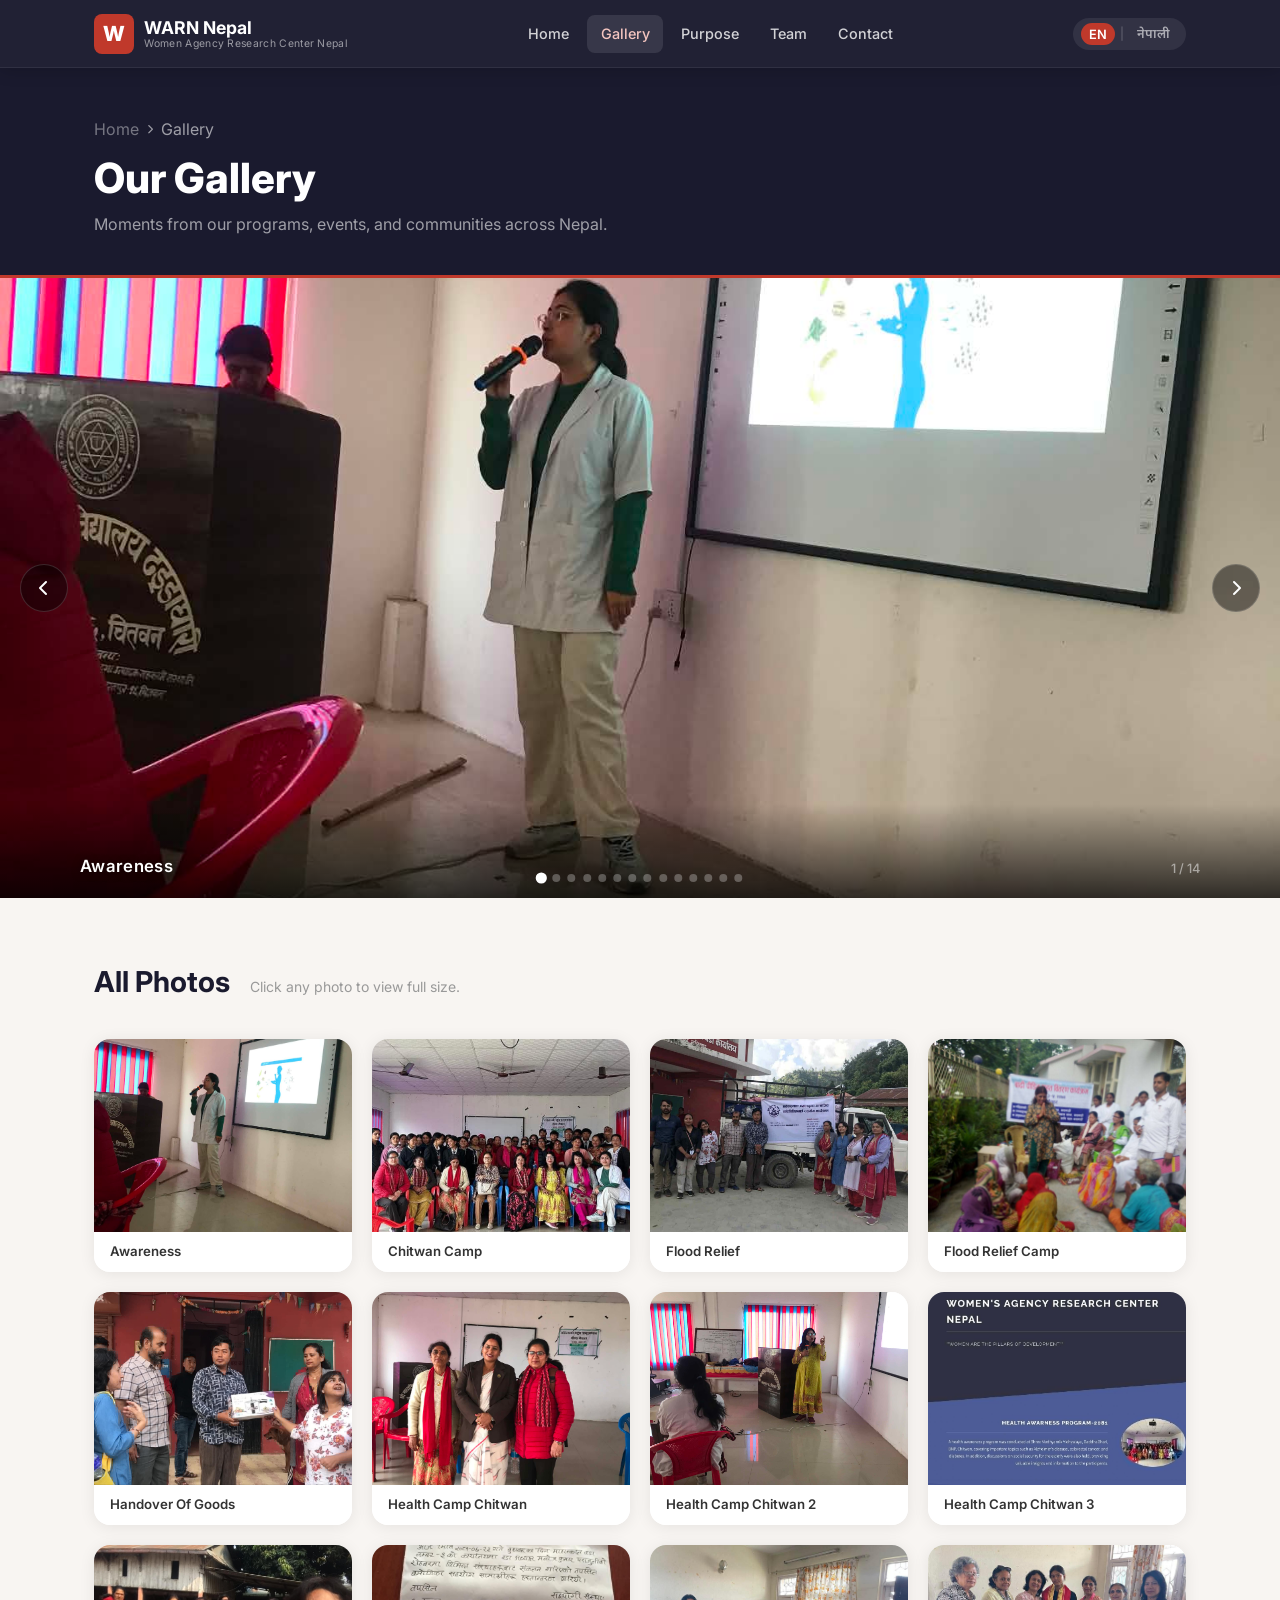
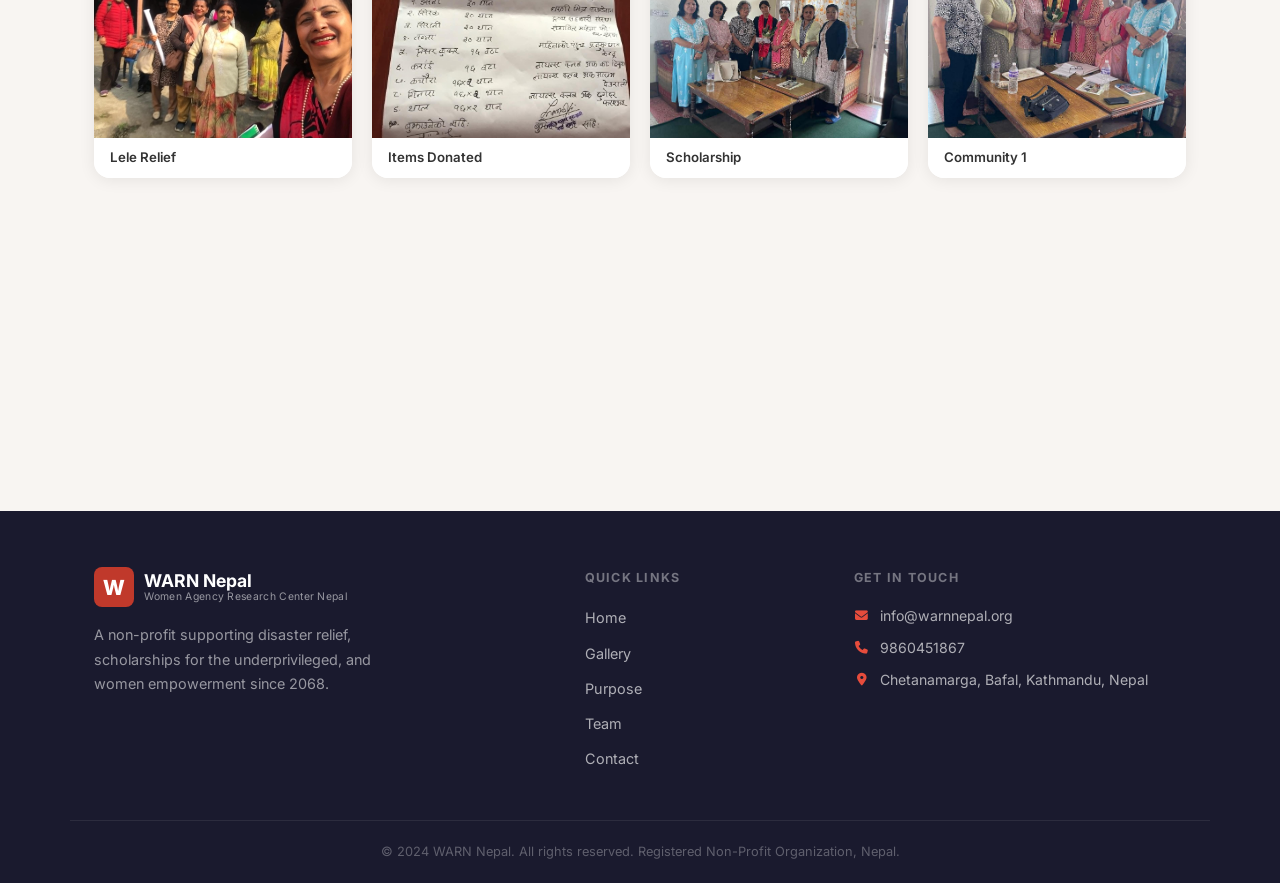
==== gallery.html @ fa7d7a72 "Add files via upload" ====
<!DOCTYPE html>
<html lang="en">
<head>
  <meta charset="UTF-8" />
  <meta name="viewport" content="width=device-width, initial-scale=1.0" />
  <title>Gallery – WARN Nepal</title>
  <link rel="stylesheet" href="css/style.css" />
  <link rel="preconnect" href="https://fonts.googleapis.com" />
  <link href="https://fonts.googleapis.com/css2?family=Inter:wght@300;400;500;600;700&family=Noto+Sans+Devanagari:wght@300;400;500;600;700&display=swap" rel="stylesheet" />
  <link rel="stylesheet" href="https://cdnjs.cloudflare.com/ajax/libs/font-awesome/6.4.0/css/all.min.css" />
</head>
<body class="gallery-page">

  <!-- ===== NAVBAR ===== -->
  <header id="navbar" class="scrolled">
    <div class="container nav-container">
      <a href="index.html" class="logo" aria-label="WARN Nepal Home">
        <div class="logo-img-wrap" id="logoImgWrap">
          <div class="logo-icon" id="logoBadge">W</div>
        </div>
        <div class="logo-text">
          <span class="logo-title">WARN Nepal</span>
          <span class="logo-sub"
            data-en="Women Agency Research Center Nepal"
            data-np="महिला एजेन्सी अनुसन्धान केन्द्र नेपाल">Women Agency Research Center Nepal</span>
        </div>
      </a>

      <nav class="nav-links" id="navLinks" aria-label="Main Navigation">
        <a href="index.html"   data-en="Home"    data-np="गृहपृष्ठ"  class="nav-link">Home</a>
        <a href="gallery.html" data-en="Gallery" data-np="ग्यालरी"   class="nav-link active">Gallery</a>
        <a href="index.html#purpose" data-en="Purpose" data-np="उद्देश्य" class="nav-link">Purpose</a>
        <a href="index.html#team"    data-en="Team"    data-np="टोली"     class="nav-link">Team</a>
        <a href="index.html#contact" data-en="Contact" data-np="सम्पर्क"  class="nav-link">Contact</a>
      </nav>

      <div class="nav-right">
        <div class="lang-toggle" aria-label="Language Selector">
          <button id="langEN" class="lang-btn active" onclick="setLang('en')">EN</button>
          <span class="lang-divider">|</span>
          <button id="langNP" class="lang-btn" onclick="setLang('np')">नेपाली</button>
        </div>
        <button class="hamburger" id="hamburger" aria-label="Toggle Menu" aria-expanded="false">
          <span></span><span></span><span></span>
        </button>
      </div>
    </div>
  </header>

  <!-- ===== PAGE HERO ===== -->
  <div class="page-hero">
    <div class="container">
      <p class="breadcrumb">
        <a href="index.html" data-en="Home" data-np="गृहपृष्ठ">Home</a>
        <i class="fa-solid fa-chevron-right"></i>
        <span data-en="Gallery" data-np="ग्यालरी">Gallery</span>
      </p>
      <h1 data-en="Our Gallery" data-np="हाम्रो ग्यालरी">Our Gallery</h1>
      <p data-en="Moments from our programs, events, and communities across Nepal."
         data-np="नेपालभर हाम्रा कार्यक्रम, आयोजना र समुदायका क्षणहरू।">
        Moments from our programs, events, and communities across Nepal.
      </p>
    </div>
  </div>

  <!-- ===== SLIDESHOW ===== -->
  <section class="slideshow-section">
    <div class="slideshow-wrap">
      <!-- Slides injected by gallery.js -->
      <div class="slideshow-track" id="slideshowTrack">
        <!-- placeholder while images load -->
        <div class="slide slide-placeholder active">
          <div class="slide-img-placeholder">
            <i class="fa-solid fa-image"></i>
            <p data-en="Add images 3–7 (or more) to the images/ folder"
               data-np="images/ फोल्डरमा ३–७ (वा बढी) छविहरू थप्नुहोस्">
              Add images 3–7 (or more) to the images/ folder
            </p>
          </div>
        </div>
      </div>

      <!-- Caption bar -->
      <div class="slide-caption-bar" id="slideCaptionBar" aria-live="polite">
        <span class="slide-caption-text" id="slideCaptionText"></span>
        <span class="slide-counter" id="slideCounter"></span>
      </div>

      <!-- Controls -->
      <button class="slide-btn slide-prev" id="slidePrev" aria-label="Previous image">
        <i class="fa-solid fa-chevron-left"></i>
      </button>
      <button class="slide-btn slide-next" id="slideNext" aria-label="Next image">
        <i class="fa-solid fa-chevron-right"></i>
      </button>

      <!-- Dot indicators -->
      <div class="slide-dots" id="slideDots" role="tablist" aria-label="Slide navigation"></div>
    </div>
  </section>

  <!-- ===== GRID VIEW ===== -->
  <section class="gallery-full-section section">
    <div class="container">
      <div class="gallery-grid-header">
        <h2 data-en="All Photos" data-np="सबै फोटोहरू">All Photos</h2>
        <p class="gallery-hint"
           data-en="Click any photo to view full size."
           data-np="पूर्ण आकारमा हेर्न कुनै पनि फोटोमा क्लिक गर्नुहोस्।">
          Click any photo to view full size.
        </p>
      </div>

      <!-- Grid populated by gallery.js -->
      <div class="gallery-full-grid" id="galleryFullGrid">
        <!-- placeholders -->
        <div class="gf-placeholder"><i class="fa-solid fa-image"></i></div>
        <div class="gf-placeholder"><i class="fa-solid fa-image"></i></div>
        <div class="gf-placeholder"><i class="fa-solid fa-image"></i></div>
        <div class="gf-placeholder"><i class="fa-solid fa-image"></i></div>
        <div class="gf-placeholder"><i class="fa-solid fa-image"></i></div>
      </div>
    </div>
  </section>

  <!-- ===== LIGHTBOX ===== -->
  <div class="lightbox" id="lightbox" role="dialog" aria-modal="true" aria-label="Image viewer" hidden>
    <button class="lightbox-close" id="lightboxClose" aria-label="Close">
      <i class="fa-solid fa-xmark"></i>
    </button>
    <button class="lightbox-nav lightbox-prev" id="lightboxPrev" aria-label="Previous">
      <i class="fa-solid fa-chevron-left"></i>
    </button>
    <div class="lightbox-img-wrap">
      <img id="lightboxImg" src="" alt="" />
    </div>
    <button class="lightbox-nav lightbox-next" id="lightboxNext" aria-label="Next">
      <i class="fa-solid fa-chevron-right"></i>
    </button>
    <div class="lightbox-caption" id="lightboxCaption"></div>
  </div>
  <div class="lightbox-backdrop" id="lightboxBackdrop"></div>

  <!-- ===== FOOTER ===== -->
  <footer class="footer">
    <div class="container footer-grid">
      <div class="footer-brand">
        <a href="index.html" class="logo" aria-label="WARN Nepal">
          <div class="logo-img-wrap" id="footerLogoWrap">
            <div class="logo-icon">W</div>
          </div>
          <div class="logo-text">
            <span class="logo-title">WARN Nepal</span>
            <span class="logo-sub"
              data-en="Women Agency Research Center Nepal"
              data-np="महिला एजेन्सी अनुसन्धान केन्द्र नेपाल">Women Agency Research Center Nepal</span>
          </div>
        </a>
        <p data-en="A non-profit supporting disaster relief, scholarships for the underprivileged, and women empowerment since 2068."
           data-np="२०६८ देखि विपद् राहत, विपन्नका लागि छात्रवृत्ति र महिला सशक्तिकरणमा काम गर्ने गैरनाफामूलक संस्था।">
          A non-profit supporting disaster relief, scholarships for the underprivileged, and women empowerment since 2068.
        </p>
      </div>
      <div class="footer-links">
        <h4 data-en="Quick Links" data-np="द्रुत लिङ्कहरू">Quick Links</h4>
        <ul>
          <li><a href="index.html"         data-en="Home"    data-np="गृहपृष्ठ">Home</a></li>
          <li><a href="gallery.html"        data-en="Gallery" data-np="ग्यालरी">Gallery</a></li>
          <li><a href="index.html#purpose" data-en="Purpose" data-np="उद्देश्य">Purpose</a></li>
          <li><a href="index.html#team"    data-en="Team"    data-np="टोली">Team</a></li>
          <li><a href="index.html#contact" data-en="Contact" data-np="सम्पर्क">Contact</a></li>
        </ul>
      </div>
      <div class="footer-contact">
        <h4 data-en="Get In Touch" data-np="सम्पर्क गर्नुहोस्">Get In Touch</h4>
        <p><i class="fa-solid fa-envelope"></i> <a href="mailto:info@warnnepal.org">info@warnnepal.org</a></p>
        <p><i class="fa-solid fa-phone"></i> <a href="tel:+9779860451867">9860451867</a></p>
        <p><i class="fa-solid fa-location-dot"></i>
          <span data-en="Chetanamarga, Bafal, Kathmandu, Nepal" data-np="चेतनामार्ग, बाफल, काठमाडौं, नेपाल">Chetanamarga, Bafal, Kathmandu, Nepal</span>
        </p>
      </div>
    </div>
    <div class="footer-bottom">
      <p data-en="&copy; 2024 WARN Nepal. All rights reserved. Registered Non-Profit Organization, Nepal."
         data-np="&copy; २०२४ WARN नेपाल। सर्वाधिकार सुरक्षित। दर्ता गैरनाफामूलक संस्था, नेपाल।">
        &copy; 2024 WARN Nepal. All rights reserved. Registered Non-Profit Organization, Nepal.
      </p>
    </div>
  </footer>

  <button id="backToTop" class="back-to-top" aria-label="Back to top">
    <i class="fa-solid fa-chevron-up"></i>
  </button>

  <!-- gallery.js must come AFTER main.js so lang helpers are available -->
  <script src="js/main.js"></script>
  <script src="js/gallery.js"></script>
</body>
</html>
---- css/style.css ----
/* =============================================
   WARN Nepal – Main Stylesheet
   ============================================= */

/* --- CSS Variables --- */
:root {
  --primary:       #c0392b;   /* Deep red – strength & courage */
  --primary-dark:  #962d22;
  --primary-light: #e74c3c;
  --accent:        #e67e22;   /* Warm amber */
  --dark:          #1a1a2e;
  --text:          #333333;
  --text-light:    #666666;
  --text-muted:    #999999;
  --bg:            #ffffff;
  --bg-alt:        #f8f5f2;
  --bg-dark:       #1a1a2e;
  --border:        #e0ddd8;
  --shadow:        0 2px 16px rgba(0,0,0,0.08);
  --shadow-md:     0 4px 24px rgba(0,0,0,0.12);
  --radius:        8px;
  --radius-lg:     16px;
  --transition:    0.3s ease;
  --nav-height:    68px;
  --font-body:     'Inter', 'Noto Sans Devanagari', sans-serif;
}

/* --- Reset & Base --- */
*, *::before, *::after { box-sizing: border-box; margin: 0; padding: 0; }
html { scroll-behavior: smooth; font-size: 16px; }
body {
  font-family: var(--font-body);
  color: var(--text);
  background: var(--bg);
  line-height: 1.7;
  overflow-x: hidden;
}
img { display: block; max-width: 100%; height: auto; }
a { color: inherit; text-decoration: none; transition: color var(--transition); }
ul { list-style: none; }
button { font-family: inherit; cursor: pointer; border: none; background: none; }
input, textarea, select {
  font-family: inherit;
  font-size: 1rem;
  width: 100%;
  border: 1.5px solid var(--border);
  border-radius: var(--radius);
  padding: 0.75rem 1rem;
  transition: border-color var(--transition), box-shadow var(--transition);
  background: var(--bg);
  color: var(--text);
}
input:focus, textarea:focus, select:focus {
  outline: none;
  border-color: var(--primary);
  box-shadow: 0 0 0 3px rgba(192, 57, 43, 0.12);
}
textarea { resize: vertical; }

/* --- Utility --- */
.container {
  max-width: 1140px;
  margin: 0 auto;
  padding: 0 1.5rem;
}
.section {
  padding: 80px 0;
}
.section-header {
  text-align: center;
  margin-bottom: 3rem;
}
.section-tag {
  display: inline-block;
  font-size: 0.78rem;
  font-weight: 600;
  letter-spacing: 0.12em;
  text-transform: uppercase;
  color: var(--primary);
  background: rgba(192, 57, 43, 0.08);
  padding: 0.3rem 0.9rem;
  border-radius: 999px;
  margin-bottom: 0.75rem;
}
.section-header h2 {
  font-size: clamp(1.8rem, 4vw, 2.5rem);
  font-weight: 700;
  color: var(--dark);
  margin-bottom: 0.75rem;
  line-height: 1.25;
}
.section-header p {
  color: var(--text-light);
  max-width: 580px;
  margin: 0 auto;
  font-size: 1.05rem;
}

/* --- Buttons --- */
.btn {
  display: inline-flex;
  align-items: center;
  gap: 0.4rem;
  padding: 0.75rem 1.75rem;
  border-radius: var(--radius);
  font-size: 0.95rem;
  font-weight: 600;
  transition: background var(--transition), color var(--transition), border-color var(--transition), box-shadow var(--transition), transform var(--transition);
  cursor: pointer;
  text-align: center;
}
.btn:hover { transform: translateY(-1px); }
.btn-primary {
  background: var(--primary);
  color: #fff;
  border: 2px solid var(--primary);
}
.btn-primary:hover {
  background: var(--primary-dark);
  border-color: var(--primary-dark);
  box-shadow: 0 4px 12px rgba(192,57,43,0.3);
}
.btn-outline {
  background: transparent;
  color: #fff;
  border: 2px solid rgba(255,255,255,0.7);
}
.btn-outline:hover {
  background: rgba(255,255,255,0.15);
  border-color: #fff;
}
.btn-full { width: 100%; justify-content: center; }
.btn-sm { padding: 0.5rem 1.1rem; font-size: 0.875rem; }


/* =============================================
   NAVBAR
   ============================================= */
#navbar {
  position: fixed;
  top: 0; left: 0; right: 0;
  z-index: 1000;
  height: var(--nav-height);
  background: rgba(26, 26, 46, 0.97);
  backdrop-filter: blur(8px);
  border-bottom: 1px solid rgba(255,255,255,0.07);
  transition: background var(--transition), box-shadow var(--transition);
}
#navbar.scrolled {
  background: rgba(26, 26, 46, 0.99);
  box-shadow: 0 2px 20px rgba(0,0,0,0.25);
}
.nav-container {
  display: flex;
  align-items: center;
  justify-content: space-between;
  height: var(--nav-height);
}

/* Logo */
.logo {
  display: flex;
  align-items: center;
  gap: 0.65rem;
  text-decoration: none;
}
.logo-icon {
  width: 40px; height: 40px;
  background: var(--primary);
  border-radius: var(--radius);
  display: flex; align-items: center; justify-content: center;
  font-size: 1.3rem;
  font-weight: 800;
  color: #fff;
  flex-shrink: 0;
}
.logo-text { display: flex; flex-direction: column; line-height: 1.15; }
.logo-title {
  font-size: 1.1rem;
  font-weight: 700;
  color: #fff;
}
.logo-sub {
  font-size: 0.65rem;
  color: rgba(255,255,255,0.55);
  letter-spacing: 0.03em;
}

/* Nav Links */
.nav-links {
  display: flex;
  align-items: center;
  gap: 0.25rem;
}
.nav-link {
  padding: 0.45rem 0.85rem;
  font-size: 0.9rem;
  font-weight: 500;
  color: rgba(255,255,255,0.8);
  border-radius: var(--radius);
  transition: background var(--transition), color var(--transition);
}
.nav-link:hover,
.nav-link.active {
  color: #fff;
  background: rgba(255,255,255,0.1);
}
.nav-link.active { color: #f4c5c0; }

/* Right side */
.nav-right {
  display: flex;
  align-items: center;
  gap: 1rem;
}

/* Language Toggle */
.lang-toggle {
  display: flex;
  align-items: center;
  gap: 0.3rem;
  background: rgba(255,255,255,0.08);
  border-radius: 999px;
  padding: 0.25rem 0.5rem;
}
.lang-btn {
  font-size: 0.8rem;
  font-weight: 600;
  color: rgba(255,255,255,0.6);
  padding: 0.2rem 0.5rem;
  border-radius: 999px;
  transition: background var(--transition), color var(--transition);
}
.lang-btn:hover { color: #fff; }
.lang-btn.active {
  background: var(--primary);
  color: #fff;
}
.lang-divider {
  color: rgba(255,255,255,0.25);
  font-size: 0.75rem;
}

/* Hamburger */
.hamburger {
  display: none;
  flex-direction: column;
  gap: 5px;
  padding: 6px;
  cursor: pointer;
}
.hamburger span {
  display: block;
  width: 22px; height: 2px;
  background: rgba(255,255,255,0.85);
  border-radius: 2px;
  transition: transform var(--transition), opacity var(--transition);
}
.hamburger.open span:nth-child(1) { transform: translateY(7px) rotate(45deg); }
.hamburger.open span:nth-child(2) { opacity: 0; }
.hamburger.open span:nth-child(3) { transform: translateY(-7px) rotate(-45deg); }


/* =============================================
   HERO  – FULL WIDTH with background image
   ============================================= */
.hero {
  position: relative;
  min-height: 100vh;
  display: flex;
  align-items: center;
  padding-top: var(--nav-height);
  /* Landing photo + dark fallback if the file is missing */
  background-color: #1a1a2e;
  background-image: url('../images/landing/landing.jpg');
  background-size: cover;
  background-position: center center;
  background-repeat: no-repeat;
  overflow: hidden;
}

/* Dark overlay — always present so text is readable over any photo */
.hero::after {
  content: '';
  position: absolute;
  inset: 0;
  background: linear-gradient(
    to right,
    rgba(10, 10, 25, 0.82) 0%,
    rgba(10, 10, 25, 0.60) 55%,
    rgba(10, 10, 25, 0.30) 100%
  );
  pointer-events: none;
  z-index: 1;
}

/* When a real landing photo is loaded, slightly lighten the gradient
   so the image shows through more on the right side */
.hero.has-bg-image::after {
  background: linear-gradient(
    to right,
    rgba(10, 10, 25, 0.78) 0%,
    rgba(10, 10, 25, 0.50) 50%,
    rgba(10, 10, 25, 0.18) 100%
  );
}

/* Text content sits above the overlay */
.hero-text-col {
  position: relative;
  z-index: 2;
  width: 100%;
  display: flex;
  align-items: center;
  padding: 5rem 0;
}
.hero-text-inner {
  max-width: 640px;
  padding: 0 1.5rem;
}

.hero-tagline {
  font-size: 0.82rem;
  font-weight: 700;
  letter-spacing: 0.18em;
  text-transform: uppercase;
  color: var(--accent);
  margin-bottom: 1.1rem;
}
.hero-title {
  font-size: clamp(2rem, 4.5vw, 3.6rem);
  font-weight: 800;
  color: #fff;
  line-height: 1.14;
  margin-bottom: 1.4rem;
  text-shadow: 0 2px 12px rgba(0,0,0,0.4);
}
.hero-title span { color: var(--primary-light); }
.hero-desc {
  font-size: 1.08rem;
  color: rgba(255,255,255,0.82);
  max-width: 560px;
  margin-bottom: 2.5rem;
  line-height: 1.8;
  text-shadow: 0 1px 6px rgba(0,0,0,0.3);
}
.hero-cta { display: flex; gap: 1rem; flex-wrap: wrap; }

/* Logo image inside navbar */
.logo-img-wrap { display: flex; align-items: center; }
.logo-img {
  height: 40px;
  width: auto;
  max-width: 130px;
  object-fit: contain;
  border-radius: 4px;
}


/* =============================================
   STATS STRIP
   ============================================= */
.stats-strip {
  background: var(--primary);
  padding: 2.5rem 0;
}
.stats-grid {
  display: grid;
  grid-template-columns: repeat(4, 1fr);
  gap: 1rem;
  text-align: center;
}
.stat-item { padding: 0.75rem; }
.stat-number {
  display: block;
  font-size: 2.2rem;
  font-weight: 800;
  color: #fff;
  line-height: 1.1;
}
.stat-label {
  display: block;
  font-size: 0.85rem;
  color: rgba(255,255,255,0.8);
  margin-top: 0.3rem;
  font-weight: 500;
}


/* =============================================
   ABOUT SNAPSHOT
   ============================================= */
.about-section { background: var(--bg); }
.about-grid {
  display: grid;
  grid-template-columns: 1fr 1fr;
  gap: 4rem;
  align-items: center;
}
.about-img-placeholder {
  background: linear-gradient(135deg, var(--bg-alt), #ede8e3);
  border-radius: var(--radius-lg);
  aspect-ratio: 4/3;
  display: flex;
  flex-direction: column;
  align-items: center;
  justify-content: center;
  color: var(--text-muted);
  gap: 0.75rem;
  border: 2px dashed var(--border);
}
.about-img-placeholder i { font-size: 3rem; color: var(--primary); opacity: 0.4; }
.about-img-placeholder p { font-size: 0.9rem; font-weight: 500; }
.about-real-img {
  width: 100%;
  aspect-ratio: 4/3;
  object-fit: cover;
  object-position: center;
  border-radius: var(--radius-lg);
  display: block;
  box-shadow: var(--shadow-md);
}
.about-text h2 {
  font-size: clamp(1.6rem, 3.5vw, 2.2rem);
  font-weight: 700;
  color: var(--dark);
  margin-bottom: 1rem;
  line-height: 1.3;
}
.about-text p {
  color: var(--text-light);
  margin-bottom: 1.75rem;
  font-size: 1.02rem;
}
.about-text .section-tag { margin-bottom: 0.6rem; }


/* =============================================
   GALLERY PREVIEW STRIP  (index.html)
   ============================================= */
.gallery-preview-section { background: var(--bg-alt); }

.gallery-preview-grid {
  display: grid;
  grid-template-columns: repeat(5, 1fr);
  gap: 1rem;
  margin-bottom: 2rem;
}
.gp-item {
  display: block;
  border-radius: var(--radius-lg);
  overflow: hidden;
  position: relative;
  aspect-ratio: 3/4;
  background: var(--bg);
  box-shadow: var(--shadow);
  transition: transform var(--transition), box-shadow var(--transition);
  cursor: pointer;
  text-decoration: none;
}
.gp-item:hover {
  transform: translateY(-4px);
  box-shadow: var(--shadow-md);
}
.gp-item img {
  width: 100%;
  height: 100%;
  object-fit: cover;
  display: block;
  transition: transform 0.5s ease;
}
.gp-item:hover img { transform: scale(1.04); }
.gp-caption {
  position: absolute;
  bottom: 0; left: 0; right: 0;
  background: linear-gradient(transparent, rgba(0,0,0,0.65));
  color: #fff;
  font-size: 0.78rem;
  font-weight: 600;
  padding: 1.5rem 0.75rem 0.65rem;
  text-align: center;
}
.gp-placeholder {
  aspect-ratio: 3/4;
  background: linear-gradient(135deg, #f0ebe7, #e8e1dc);
  border-radius: var(--radius-lg);
  display: flex;
  flex-direction: column;
  align-items: center;
  justify-content: center;
  gap: 0.5rem;
  color: var(--text-muted);
  font-size: 0.8rem;
  border: 2px dashed var(--border);
}
.gp-placeholder i { font-size: 2rem; opacity: 0.4; }

.gallery-preview-cta {
  text-align: center;
  margin-top: 0.5rem;
}


/* =============================================
   PURPOSE
   ============================================= */
.purpose-section { background: var(--bg); }
.purpose-grid {
  display: grid;
  grid-template-columns: repeat(3, 1fr);
  gap: 1.5rem;
  margin-bottom: 3.5rem;
}
.purpose-card {
  background: var(--bg-alt);
  border-radius: var(--radius-lg);
  padding: 2rem 1.75rem;
  border: 1.5px solid var(--border);
  transition: box-shadow var(--transition), transform var(--transition);
}
.purpose-card:hover {
  box-shadow: var(--shadow-md);
  transform: translateY(-3px);
}
.purpose-card.featured {
  background: var(--dark);
  border-color: var(--dark);
  color: #fff;
}
.purpose-card.featured h3,
.purpose-card.featured p { color: rgba(255,255,255,0.9); }
.purpose-icon {
  width: 52px; height: 52px;
  border-radius: var(--radius);
  background: rgba(192, 57, 43, 0.1);
  display: flex; align-items: center; justify-content: center;
  font-size: 1.4rem;
  color: var(--primary);
  margin-bottom: 1.25rem;
}
.purpose-card.featured .purpose-icon {
  background: rgba(255,255,255,0.1);
  color: var(--accent);
}
.purpose-card h3 {
  font-size: 1.2rem;
  font-weight: 700;
  color: var(--dark);
  margin-bottom: 0.75rem;
}
.purpose-card p {
  color: var(--text-light);
  font-size: 0.95rem;
  line-height: 1.7;
}

/* Focus Areas */
.focus-areas { text-align: center; }
.focus-title {
  font-size: 1.3rem;
  font-weight: 700;
  color: var(--dark);
  margin-bottom: 1.75rem;
}
.focus-grid {
  display: grid;
  grid-template-columns: repeat(3, 1fr);
  gap: 1rem;
}
.focus-item {
  background: var(--bg-alt);
  border-radius: var(--radius-lg);
  padding: 1.5rem 1rem;
  display: flex;
  flex-direction: column;
  align-items: center;
  gap: 0.75rem;
  border: 1.5px solid var(--border);
  transition: border-color var(--transition), box-shadow var(--transition);
}
.focus-item:hover {
  border-color: var(--primary);
  box-shadow: var(--shadow);
}
.focus-item i {
  font-size: 1.6rem;
  color: var(--primary);
}
.focus-item span {
  font-size: 0.82rem;
  font-weight: 600;
  color: var(--text);
  text-align: center;
  line-height: 1.3;
}


/* =============================================
   TEAM
   ============================================= */
.team-section { background: var(--bg-alt); }
.team-grid {
  display: grid;
  grid-template-columns: repeat(3, 1fr);
  gap: 1.5rem;
  margin-bottom: 3rem;
}
.team-card {
  background: var(--bg);
  border-radius: var(--radius-lg);
  padding: 1.75rem 1.5rem;
  text-align: center;
  box-shadow: var(--shadow);
  transition: box-shadow var(--transition), transform var(--transition);
  display: flex;
  flex-direction: column;
  align-items: center;
}
.team-card:hover {
  box-shadow: var(--shadow-md);
  transform: translateY(-4px);
}
.team-avatar {
  width: 80px; height: 80px;
  border-radius: 50%;
  background: linear-gradient(135deg, var(--primary), var(--accent));
  display: flex; align-items: center; justify-content: center;
  font-size: 2rem;
  color: rgba(255,255,255,0.9);
  margin-bottom: 1.25rem;
}
.team-info { flex: 1; }
.team-info h4 {
  font-size: 1.05rem;
  font-weight: 700;
  color: var(--dark);
  margin-bottom: 0.3rem;
}
.team-role {
  display: inline-block;
  font-size: 0.78rem;
  font-weight: 600;
  color: var(--primary);
  background: rgba(192,57,43,0.08);
  padding: 0.2rem 0.7rem;
  border-radius: 999px;
  margin-bottom: 0.85rem;
}
.team-biodata {
  display: inline-flex;
  align-items: center;
  justify-content: center;
  gap: 0.45rem;
  margin-top: 1.1rem;
  padding: 0.55rem 1rem;
  font-size: 0.8rem;
  font-weight: 600;
  color: var(--primary);
  background: rgba(192,57,43,0.08);
  border: 1.5px solid rgba(192,57,43,0.25);
  border-radius: var(--radius);
  transition: background var(--transition), color var(--transition), border-color var(--transition);
}
.team-biodata:hover {
  background: var(--primary);
  color: #fff;
  border-color: var(--primary);
}
.team-biodata.is-missing {
  opacity: 0.45;
  cursor: not-allowed;
  pointer-events: none;
}
.volunteer-cta {
  background: linear-gradient(135deg, var(--primary), var(--primary-dark));
  border-radius: var(--radius-lg);
  padding: 2.5rem;
  text-align: center;
  color: #fff;
  display: flex;
  align-items: center;
  justify-content: space-between;
  gap: 1.5rem;
  flex-wrap: wrap;
}
.volunteer-cta p {
  font-size: 1.1rem;
  font-weight: 600;
}
.volunteer-cta .btn-outline {
  border-color: rgba(255,255,255,0.6);
  color: #fff;
  white-space: nowrap;
}


/* =============================================
   CONTACT
   ============================================= */
.contact-section { background: var(--bg); }
.contact-grid {
  display: grid;
  grid-template-columns: 1fr 1fr;
  gap: 3.5rem;
  align-items: start;
}
.contact-grid--info-only {
  grid-template-columns: 1fr;
  max-width: 520px;
  margin: 0 auto;
}

/* Form */
.contact-form-wrap {
  background: var(--bg-alt);
  border-radius: var(--radius-lg);
  padding: 2.5rem;
  border: 1.5px solid var(--border);
}
.form-group {
  margin-bottom: 1.25rem;
}
.form-group label {
  display: block;
  font-size: 0.875rem;
  font-weight: 600;
  color: var(--text);
  margin-bottom: 0.4rem;
}
.form-error {
  display: block;
  font-size: 0.78rem;
  color: #e74c3c;
  margin-top: 0.3rem;
  min-height: 1rem;
}
.form-success {
  margin-top: 1rem;
  padding: 0.85rem 1rem;
  background: #d4edda;
  color: #155724;
  border-radius: var(--radius);
  font-size: 0.9rem;
  font-weight: 500;
  display: none;
}
.form-success.visible { display: block; }

/* Contact Info */
.contact-info-card {
  background: var(--dark);
  border-radius: var(--radius-lg);
  padding: 2rem;
  color: rgba(255,255,255,0.85);
  margin-bottom: 1.5rem;
}
.contact-info-card h3 {
  font-size: 1.15rem;
  font-weight: 700;
  color: #fff;
  margin-bottom: 1.5rem;
}
.contact-details { display: flex; flex-direction: column; gap: 1.25rem; }
.contact-details li {
  display: flex;
  gap: 1rem;
  align-items: flex-start;
}
.contact-details i {
  color: var(--accent);
  font-size: 1rem;
  margin-top: 0.2rem;
  flex-shrink: 0;
  width: 1.2rem;
  text-align: center;
}
.contact-details strong {
  display: block;
  font-size: 0.78rem;
  text-transform: uppercase;
  letter-spacing: 0.08em;
  color: rgba(255,255,255,0.45);
  margin-bottom: 0.2rem;
}
.contact-details p {
  font-size: 0.95rem;
  color: rgba(255,255,255,0.85);
}
.contact-details a {
  color: rgba(255,255,255,0.85);
  transition: color var(--transition);
}
.contact-details a:hover { color: var(--accent); }

.social-links { margin-top: 1.75rem; }
.social-links h4 {
  font-size: 0.78rem;
  text-transform: uppercase;
  letter-spacing: 0.1em;
  color: rgba(255,255,255,0.45);
  margin-bottom: 0.75rem;
}
.social-icons { display: flex; gap: 0.6rem; }
.social-icon {
  width: 38px; height: 38px;
  border-radius: 50%;
  background: rgba(255,255,255,0.1);
  display: flex; align-items: center; justify-content: center;
  font-size: 0.9rem;
  color: rgba(255,255,255,0.7);
  transition: background var(--transition), color var(--transition);
}
.social-icon:hover {
  background: var(--primary);
  color: #fff;
}

/* Map */
.map-placeholder {
  background: linear-gradient(135deg, #e8f4fd, #d6eaf8);
  border-radius: var(--radius-lg);
  padding: 3rem 2rem;
  text-align: center;
  border: 2px dashed #a9cce3;
  display: flex;
  flex-direction: column;
  align-items: center;
  gap: 0.75rem;
}
.map-placeholder i { font-size: 2.5rem; color: #2980b9; opacity: 0.5; }
.map-placeholder p { font-size: 0.95rem; color: #2980b9; font-weight: 600; }
.map-placeholder .btn-outline {
  border-color: #2980b9;
  color: #2980b9;
}
.map-placeholder .btn-outline:hover {
  background: #2980b9;
  color: #fff;
}


/* =============================================
   FOOTER
   ============================================= */
.footer {
  background: var(--bg-dark);
  color: rgba(255,255,255,0.7);
  padding: 3.5rem 0 0;
}
.footer-grid {
  display: grid;
  grid-template-columns: 2fr 1fr 1.5fr;
  gap: 3rem;
  padding-bottom: 3rem;
  border-bottom: 1px solid rgba(255,255,255,0.08);
}
.footer-brand .logo { margin-bottom: 1rem; }
.footer-brand p {
  font-size: 0.9rem;
  line-height: 1.7;
  color: rgba(255,255,255,0.55);
  max-width: 300px;
}
.footer-links h4,
.footer-contact h4 {
  font-size: 0.78rem;
  text-transform: uppercase;
  letter-spacing: 0.1em;
  color: rgba(255,255,255,0.4);
  margin-bottom: 1rem;
}
.footer-links ul { display: flex; flex-direction: column; gap: 0.5rem; }
.footer-links a {
  font-size: 0.9rem;
  color: rgba(255,255,255,0.65);
  transition: color var(--transition);
}
.footer-links a:hover { color: #fff; }
.footer-contact p {
  display: flex;
  align-items: center;
  gap: 0.6rem;
  font-size: 0.88rem;
  color: rgba(255,255,255,0.65);
  margin-bottom: 0.5rem;
}
.footer-contact i { color: var(--primary-light); font-size: 0.8rem; width: 1rem; text-align: center; }
.footer-contact a {
  color: rgba(255,255,255,0.65);
  transition: color var(--transition);
}
.footer-contact a:hover { color: #fff; }
.footer-bottom {
  text-align: center;
  padding: 1.25rem;
  font-size: 0.8rem;
  color: rgba(255,255,255,0.3);
}


/* =============================================
   BACK TO TOP
   ============================================= */
.back-to-top {
  position: fixed;
  bottom: 2rem; right: 2rem;
  width: 44px; height: 44px;
  border-radius: 50%;
  background: var(--primary);
  color: #fff;
  font-size: 1rem;
  display: flex; align-items: center; justify-content: center;
  box-shadow: 0 4px 16px rgba(192,57,43,0.35);
  opacity: 0;
  pointer-events: none;
  transform: translateY(10px);
  transition: opacity var(--transition), transform var(--transition);
  z-index: 999;
}
.back-to-top.visible {
  opacity: 1;
  pointer-events: auto;
  transform: translateY(0);
}
.back-to-top:hover {
  background: var(--primary-dark);
}


/* =============================================
   TEAM PHOTO SUPPORT
   When JS finds images/team/<name>.*, it replaces
   the icon with a real <img> inside .team-avatar
   ============================================= */
.team-avatar {
  width: 90px; height: 90px;
  border-radius: 50%;
  background: linear-gradient(135deg, var(--primary), var(--accent));
  display: flex; align-items: center; justify-content: center;
  font-size: 2rem;
  color: rgba(255,255,255,0.9);
  margin-bottom: 1.25rem;
  overflow: hidden;   /* clips the photo to the circle */
  flex-shrink: 0;
}
/* When a real photo is loaded */
.team-avatar img {
  width: 100%;
  height: 100%;
  object-fit: cover;
  object-position: center top;
  display: block;
  border-radius: 50%;
}
/* Hide the icon once a photo loads */
.team-avatar.has-photo i { display: none; }


/* =============================================
   GALLERY PAGE  (gallery.html)
   ============================================= */

/* body.gallery-page — makes navbar static (not fixed)
   so it doesn't overlap the page-hero */
body.gallery-page #navbar {
  position: relative;
  top: auto;
  box-shadow: 0 2px 16px rgba(0,0,0,0.18);
}

/* Page hero banner */
.page-hero {
  background: var(--dark);
  padding: 3rem 0 2.25rem;
  border-bottom: 3px solid var(--primary);
}
.breadcrumb {
  display: flex;
  align-items: center;
  gap: 0.5rem;
  font-size: 0.8rem;
  color: rgba(255,255,255,0.4);
  margin-bottom: 0.65rem;
}
.breadcrumb a {
  color: rgba(255,255,255,0.4);
  transition: color var(--transition);
}
.breadcrumb a:hover { color: #fff; }
.breadcrumb i { font-size: 0.6rem; }
.page-hero h1 {
  font-size: clamp(1.75rem, 4vw, 2.6rem);
  font-weight: 800;
  color: #fff;
  margin-bottom: 0.5rem;
  line-height: 1.2;
}
.page-hero > .container > p {
  color: rgba(255,255,255,0.58);
  font-size: 1rem;
}


/* =============================================
   SLIDESHOW
   ============================================= */
.slideshow-section {
  background: #0a0a0a;
  position: relative;
}
.slideshow-wrap {
  position: relative;
  width: 100%;
  overflow: hidden;
  background: #000;
  user-select: none;
}
.slideshow-track {
  position: relative;
  width: 100%;
  height: 70vh;
  max-height: 620px;
  min-height: 280px;
}
.slide {
  position: absolute;
  inset: 0;
  opacity: 0;
  transition: opacity 0.75s ease;
  display: flex;
  align-items: center;
  justify-content: center;
  background: #000;
}
.slide.active {
  opacity: 1;
  z-index: 1;
}
.slide img {
  width: 100%;
  height: 100%;
  object-fit: contain;   /* show full image, no cropping */
  display: block;
}
/* Placeholder shown while JS loads images */
.slide-img-placeholder {
  display: flex;
  flex-direction: column;
  align-items: center;
  justify-content: center;
  gap: 1rem;
  color: rgba(255,255,255,0.25);
  font-size: 0.9rem;
  text-align: center;
  padding: 2rem;
  width: 100%;
  height: 100%;
}
.slide-img-placeholder i { font-size: 3.5rem; }
.slide-img-placeholder p { max-width: 340px; line-height: 1.6; }
.slide-img-placeholder strong { color: rgba(255,255,255,0.5); }

/* Caption bar at bottom of slideshow */
.slide-caption-bar {
  position: absolute;
  bottom: 0; left: 0; right: 0;
  z-index: 10;
  background: linear-gradient(transparent, rgba(0,0,0,0.72));
  padding: 3rem 5rem 1.1rem;
  display: flex;
  align-items: flex-end;
  justify-content: space-between;
  gap: 1rem;
  pointer-events: none;
}
.slide-caption-text {
  color: #fff;
  font-size: 1.05rem;
  font-weight: 600;
  letter-spacing: 0.02em;
  text-shadow: 0 1px 8px rgba(0,0,0,0.6);
}
.slide-counter {
  color: rgba(255,255,255,0.5);
  font-size: 0.8rem;
  white-space: nowrap;
  font-weight: 500;
}

/* Prev / Next arrow buttons */
.slide-btn {
  position: absolute;
  top: 50%;
  transform: translateY(-50%);
  z-index: 10;
  width: 48px; height: 48px;
  border-radius: 50%;
  background: rgba(0,0,0,0.45);
  color: #fff;
  font-size: 1rem;
  display: flex; align-items: center; justify-content: center;
  border: 1.5px solid rgba(255,255,255,0.15);
  cursor: pointer;
  transition: background var(--transition), border-color var(--transition);
}
.slide-btn:hover {
  background: var(--primary);
  border-color: var(--primary);
}
.slide-prev { left: 1.25rem; }
.slide-next { right: 1.25rem; }

/* Dot indicators */
.slide-dots {
  position: absolute;
  bottom: 1rem;
  left: 50%;
  transform: translateX(-50%);
  display: flex;
  gap: 0.45rem;
  z-index: 10;
}
.slide-dot {
  width: 8px; height: 8px;
  border-radius: 50%;
  background: rgba(255,255,255,0.28);
  border: none;
  cursor: pointer;
  padding: 0;
  transition: background var(--transition), transform var(--transition);
}
.slide-dot.active {
  background: #fff;
  transform: scale(1.4);
}
.slide-dot:hover { background: rgba(255,255,255,0.65); }


/* =============================================
   GALLERY FULL GRID  (gallery.html)
   ============================================= */
.gallery-full-section {
  background: var(--bg-alt);
  padding: 60px 0 80px;
}
.gallery-grid-header {
  display: flex;
  align-items: baseline;
  gap: 1.25rem;
  margin-bottom: 2rem;
  flex-wrap: wrap;
}
.gallery-grid-header h2 {
  font-size: clamp(1.4rem, 3vw, 1.8rem);
  font-weight: 700;
  color: var(--dark);
}
.gallery-hint {
  color: var(--text-muted);
  font-size: 0.875rem;
}

.gallery-full-grid {
  display: grid;
  grid-template-columns: repeat(4, 1fr);
  gap: 1.25rem;
}
.gf-item {
  border-radius: var(--radius-lg);
  overflow: hidden;
  background: var(--bg);
  box-shadow: var(--shadow);
  cursor: pointer;
  transition: transform var(--transition), box-shadow var(--transition);
}
.gf-item:hover {
  transform: translateY(-5px);
  box-shadow: var(--shadow-md);
}
.gf-item:focus {
  outline: 3px solid var(--primary);
  outline-offset: 2px;
}
.gf-item img {
  width: 100%;
  aspect-ratio: 4 / 3;
  object-fit: cover;
  display: block;
  transition: transform 0.45s ease;
}
.gf-item:hover img { transform: scale(1.05); }
.gf-caption {
  padding: 0.65rem 1rem 0.75rem;
  font-size: 0.83rem;
  font-weight: 600;
  color: var(--text);
  background: var(--bg);
  line-height: 1.3;
}

/* Placeholder tiles (shown before JS resolves or when no images exist) */
.gf-placeholder {
  aspect-ratio: 4 / 3;
  background: linear-gradient(135deg, #f0ebe6, #e6ddd8);
  border-radius: var(--radius-lg);
  display: flex;
  flex-direction: column;
  align-items: center;
  justify-content: center;
  gap: 0.6rem;
  color: var(--text-muted);
  border: 2px dashed var(--border);
  font-size: 0.82rem;
  text-align: center;
  padding: 1rem;
}
.gf-placeholder i { font-size: 2rem; opacity: 0.35; }
.gf-placeholder.no-images {
  grid-column: 1 / -1;
  aspect-ratio: auto;
  padding: 3.5rem 2rem;
  gap: 1rem;
  font-size: 0.95rem;
}
.gf-placeholder.no-images i { font-size: 3rem; opacity: 0.3; }
.gf-placeholder.no-images strong { color: var(--text-light); }


/* =============================================
   LIGHTBOX
   ============================================= */
.lightbox-backdrop {
  display: none;
  position: fixed;
  inset: 0;
  background: rgba(0,0,0,0.93);
  z-index: 2000;
}
.lightbox-backdrop.active { display: block; }

.lightbox {
  position: fixed;
  inset: 0;
  z-index: 2001;
  display: flex;
  align-items: center;
  justify-content: center;
  pointer-events: none;
}
.lightbox[hidden] { display: none; }
.lightbox:not([hidden]) { pointer-events: auto; }

.lightbox-img-wrap {
  max-width: 92vw;
  max-height: 88vh;
  display: flex;
  align-items: center;
  justify-content: center;
}
.lightbox-img-wrap img {
  max-width: 92vw;
  max-height: 82vh;
  object-fit: contain;
  border-radius: var(--radius);
  box-shadow: 0 8px 56px rgba(0,0,0,0.7);
  display: block;
}
.lightbox-close {
  position: fixed;
  top: 1rem; right: 1.25rem;
  width: 44px; height: 44px;
  border-radius: 50%;
  background: rgba(255,255,255,0.1);
  color: #fff;
  font-size: 1.15rem;
  display: flex; align-items: center; justify-content: center;
  z-index: 2002;
  cursor: pointer;
  border: 1.5px solid rgba(255,255,255,0.15);
  transition: background var(--transition);
}
.lightbox-close:hover { background: var(--primary); border-color: var(--primary); }

.lightbox-nav {
  position: fixed;
  top: 50%; transform: translateY(-50%);
  width: 52px; height: 52px;
  border-radius: 50%;
  background: rgba(255,255,255,0.08);
  color: #fff;
  font-size: 1.1rem;
  display: flex; align-items: center; justify-content: center;
  z-index: 2002;
  cursor: pointer;
  border: 1.5px solid rgba(255,255,255,0.12);
  transition: background var(--transition);
}
.lightbox-nav:hover { background: var(--primary); border-color: var(--primary); }
.lightbox-prev { left: 1.25rem; }
.lightbox-next { right: 1.25rem; }

.lightbox-caption {
  position: fixed;
  bottom: 1.5rem;
  left: 50%; transform: translateX(-50%);
  color: rgba(255,255,255,0.82);
  font-size: 0.875rem;
  font-weight: 500;
  background: rgba(0,0,0,0.55);
  padding: 0.5rem 1.5rem;
  border-radius: 999px;
  white-space: nowrap;
  z-index: 2002;
  letter-spacing: 0.02em;
}


/* =============================================
   RESPONSIVE  –  consolidated
   ============================================= */

/* ≤ 1024px  Tablet landscape */
@media (max-width: 1024px) {
  .focus-grid        { grid-template-columns: repeat(3, 1fr); }
  .purpose-grid      { grid-template-columns: repeat(2, 1fr); }   /* was 3-col, now 2 at tablet */
  .team-grid         { grid-template-columns: repeat(2, 1fr); }
  .footer-grid       { grid-template-columns: 1fr 1fr; }
  .footer-brand      { grid-column: 1 / -1; }
  .gallery-full-grid { grid-template-columns: repeat(3, 1fr); }
  .gallery-preview-grid { grid-template-columns: repeat(5, 1fr); }
}

/* ≤ 768px  Tablet portrait / large mobile */
@media (max-width: 768px) {
  :root { --nav-height: 60px; }

  /* Mobile nav drawer */
  .nav-links {
    display: none;
    position: fixed;
    top: var(--nav-height);
    left: 0; right: 0;
    background: rgba(26,26,46,0.98);
    flex-direction: column;
    padding: 1.5rem 1.5rem 2rem;
    gap: 0.25rem;
    border-top: 1px solid rgba(255,255,255,0.07);
    box-shadow: 0 8px 32px rgba(0,0,0,0.3);
    z-index: 999;
  }
  .nav-links.open { display: flex; }
  .nav-link { padding: 0.75rem 1rem; font-size: 1rem; }
  .hamburger { display: flex; }

  /* gallery-page nav is static, so drawer must still scroll with page */
  body.gallery-page .nav-links {
    position: absolute;
    top: var(--nav-height);
  }

  /* Sections */
  .section { padding: 56px 0; }
  .about-grid        { grid-template-columns: 1fr; gap: 2rem; }
  .contact-grid      { grid-template-columns: 1fr; gap: 2rem; }
  .stats-grid        { grid-template-columns: repeat(2, 1fr); }
  .purpose-grid      { grid-template-columns: 1fr; }
  .focus-grid        { grid-template-columns: repeat(2, 1fr); }
  .team-grid         { grid-template-columns: 1fr 1fr; }
  .footer-grid       { grid-template-columns: 1fr; gap: 2rem; }
  .footer-brand      { grid-column: auto; }
  .volunteer-cta     { flex-direction: column; text-align: center; }
  .contact-form-wrap { padding: 1.75rem; }

  /* Gallery preview strip */
  .gallery-preview-grid { grid-template-columns: repeat(3, 1fr); }

  /* Gallery page grid */
  .gallery-full-grid { grid-template-columns: repeat(2, 1fr); }

  /* Slideshow */
  .slideshow-track    { height: 55vw; max-height: 380px; }
  .slide-caption-bar  { padding: 2.5rem 4rem 0.85rem; }
  .slide-caption-text { font-size: 0.9rem; }
  .slide-btn          { width: 38px; height: 38px; font-size: 0.85rem; }

  /* Lightbox nav on mobile — smaller, closer to edges */
  .lightbox-prev { left: 0.5rem; }
  .lightbox-next { right: 0.5rem; }
  .lightbox-nav  { width: 40px; height: 40px; }
  .lightbox-caption { font-size: 0.8rem; padding: 0.4rem 1rem; white-space: normal; text-align: center; max-width: 80vw; }
}

/* ≤ 480px  Mobile */
@media (max-width: 480px) {
  .hero-title { font-size: 1.8rem; }
  .hero-cta   { flex-direction: column; }
  .hero-cta .btn { width: 100%; justify-content: center; }
  .logo-sub   { display: none; }

  .team-grid            { grid-template-columns: 1fr; }
  .stats-grid           { grid-template-columns: repeat(2, 1fr); }
  .focus-grid           { grid-template-columns: repeat(2, 1fr); }
  .gallery-preview-grid { grid-template-columns: repeat(2, 1fr); }
  .gallery-full-grid    { grid-template-columns: repeat(2, 1fr); }

  .slideshow-track { height: 60vw; }
  .slide-caption-bar { padding: 2rem 3rem 0.75rem; }
  .slide-btn { width: 34px; height: 34px; font-size: 0.8rem; }
}

/* ≤ 380px  Small phones — single column for gallery */
@media (max-width: 380px) {
  .gallery-preview-grid { grid-template-columns: 1fr; }
  .gallery-full-grid    { grid-template-columns: 1fr; }
}


/* =============================================
   NEPALI FONT
   ============================================= */
.lang-np {
  font-family: 'Noto Sans Devanagari', 'Inter', sans-serif;
}


/* =============================================
   FADE-UP ANIMATION
   ============================================= */
.fade-up {
  opacity: 0;
  transform: translateY(22px);
  transition: opacity 0.5s ease, transform 0.5s ease;
}
.fade-up.in-view { opacity: 1; transform: translateY(0); }

/* index.html stagger */
.purpose-grid .purpose-card:nth-child(1), .stats-grid .stat-item:nth-child(1),
.team-grid .team-card:nth-child(1),        .focus-grid .focus-item:nth-child(1) { transition-delay: 0.05s; }
.purpose-grid .purpose-card:nth-child(2), .stats-grid .stat-item:nth-child(2),
.team-grid .team-card:nth-child(2),        .focus-grid .focus-item:nth-child(2) { transition-delay: 0.12s; }
.purpose-grid .purpose-card:nth-child(3), .stats-grid .stat-item:nth-child(3),
.team-grid .team-card:nth-child(3),        .focus-grid .focus-item:nth-child(3) { transition-delay: 0.19s; }
.team-grid .team-card:nth-child(4),        .focus-grid .focus-item:nth-child(4),
.stats-grid .stat-item:nth-child(4)                                              { transition-delay: 0.26s; }
.focus-grid .focus-item:nth-child(5) { transition-delay: 0.33s; }
.focus-grid .focus-item:nth-child(6) { transition-delay: 0.40s; }

/* gallery page stagger */
.gf-item:nth-child(1) { transition-delay: 0.04s; }
.gf-item:nth-child(2) { transition-delay: 0.10s; }
.gf-item:nth-child(3) { transition-delay: 0.16s; }
.gf-item:nth-child(4) { transition-delay: 0.22s; }
.gf-item:nth-child(5) { transition-delay: 0.28s; }
.gf-item:nth-child(6) { transition-delay: 0.34s; }
.gf-item:nth-child(7) { transition-delay: 0.40s; }
.gf-item:nth-child(8) { transition-delay: 0.46s; }
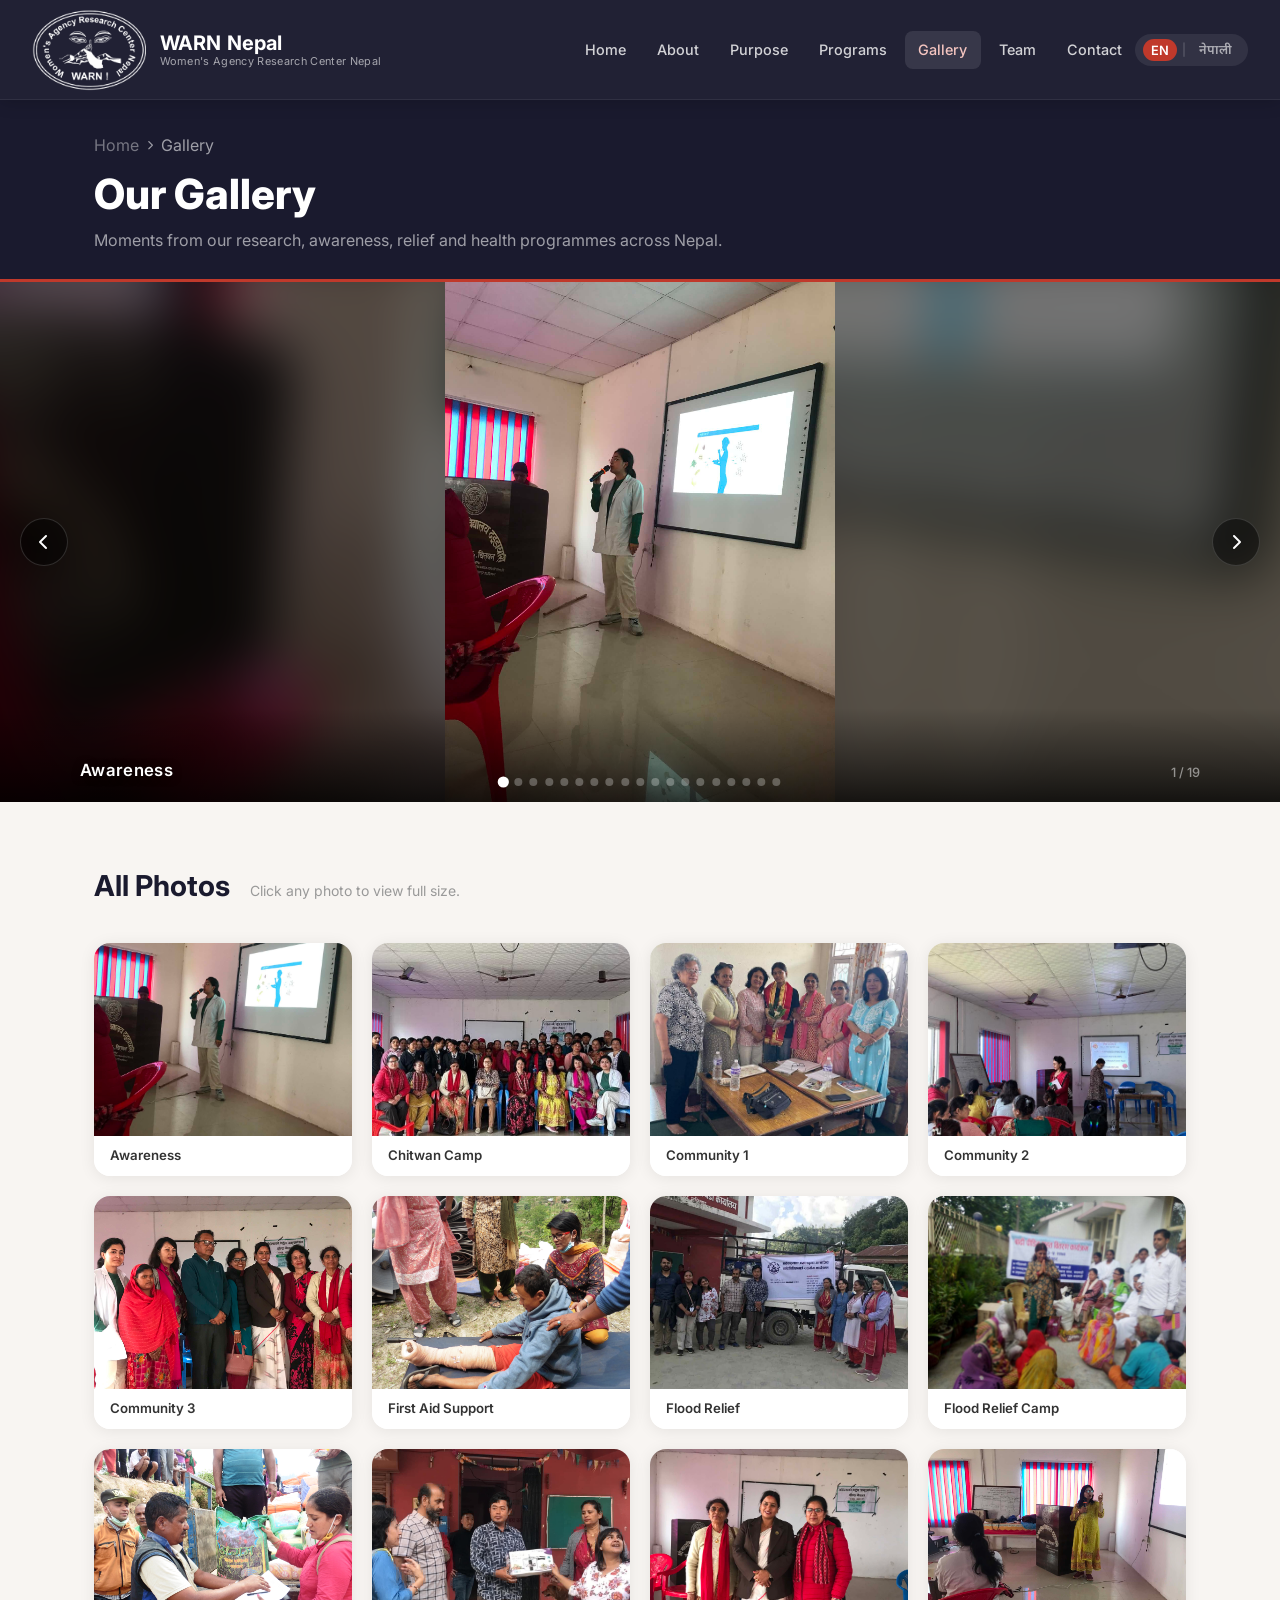
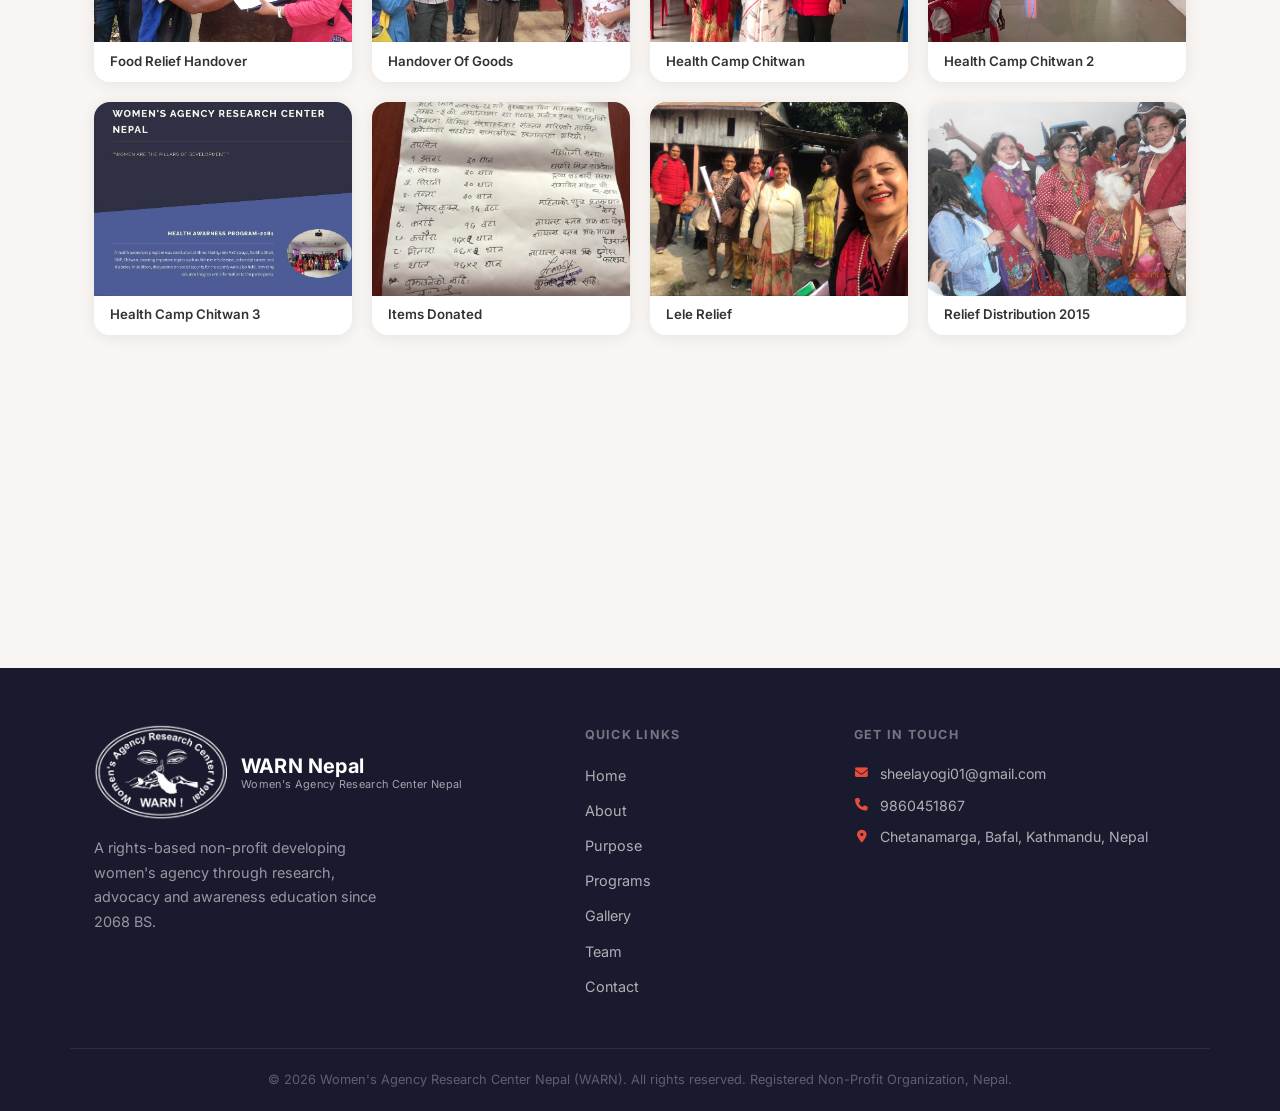
==== commit b8504672: "Update site: new content, team photos and biodata PDFs, logo, gallery, hero layout Co-authored-by: C" ====
--- a/gallery.html
+++ b/gallery.html
@@ -3,7 +3,9 @@
 <head>
   <meta charset="UTF-8" />
   <meta name="viewport" content="width=device-width, initial-scale=1.0" />
-  <title>Gallery – WARN Nepal</title>
+  <title>Gallery – WARN Nepal | Women's Agency Research Center Nepal</title>
+  <!-- main.js swaps this to the real logo file once it loads -->
+  <link rel="icon" href="images/logo/logo.png" />
   <link rel="stylesheet" href="css/style.css" />
   <link rel="preconnect" href="https://fonts.googleapis.com" />
   <link href="https://fonts.googleapis.com/css2?family=Inter:wght@300;400;500;600;700&family=Noto+Sans+Devanagari:wght@300;400;500;600;700&display=swap" rel="stylesheet" />
@@ -21,17 +23,19 @@
         <div class="logo-text">
           <span class="logo-title">WARN Nepal</span>
           <span class="logo-sub"
-            data-en="Women Agency Research Center Nepal"
-            data-np="महिला एजेन्सी अनुसन्धान केन्द्र नेपाल">Women Agency Research Center Nepal</span>
+            data-en="Women's Agency Research Center Nepal"
+            data-np="महिलाको पहुँच अनुसन्धान केन्द्र नेपाल">Women's Agency Research Center Nepal</span>
         </div>
       </a>
 
       <nav class="nav-links" id="navLinks" aria-label="Main Navigation">
-        <a href="index.html"   data-en="Home"    data-np="गृहपृष्ठ"  class="nav-link">Home</a>
-        <a href="gallery.html" data-en="Gallery" data-np="ग्यालरी"   class="nav-link active">Gallery</a>
-        <a href="index.html#purpose" data-en="Purpose" data-np="उद्देश्य" class="nav-link">Purpose</a>
-        <a href="index.html#team"    data-en="Team"    data-np="टोली"     class="nav-link">Team</a>
-        <a href="index.html#contact" data-en="Contact" data-np="सम्पर्क"  class="nav-link">Contact</a>
+        <a href="index.html"          data-en="Home"     data-np="गृहपृष्ठ"   class="nav-link">Home</a>
+        <a href="index.html#about"    data-en="About"    data-np="हाम्रो बारे" class="nav-link">About</a>
+        <a href="index.html#purpose"  data-en="Purpose"  data-np="उद्देश्य"   class="nav-link">Purpose</a>
+        <a href="index.html#programs" data-en="Programs" data-np="कार्यक्रम"  class="nav-link">Programs</a>
+        <a href="gallery.html"        data-en="Gallery"  data-np="ग्यालरी"    class="nav-link active">Gallery</a>
+        <a href="index.html#team"     data-en="Team"     data-np="टोली"       class="nav-link">Team</a>
+        <a href="index.html#contact"  data-en="Contact"  data-np="सम्पर्क"    class="nav-link">Contact</a>
       </nav>
 
       <div class="nav-right">
@@ -56,8 +60,8 @@
         <span data-en="Gallery" data-np="ग्यालरी">Gallery</span>
       </p>
       <h1 data-en="Our Gallery" data-np="हाम्रो ग्यालरी">Our Gallery</h1>
-      <p data-en="Moments from our programs, events, and communities across Nepal."
-         data-np="नेपालभर हाम्रा कार्यक्रम, आयोजना र समुदायका क्षणहरू।">
+      <p data-en="Moments from our research, awareness, relief and health programmes across Nepal."
+         data-np="नेपालभर सञ्चालित हाम्रा अनुसन्धान, सचेतना, राहत र स्वास्थ्य कार्यक्रमका क्षणहरू।">
         Moments from our programs, events, and communities across Nepal.
       </p>
     </div>
@@ -152,28 +156,31 @@
           <div class="logo-text">
             <span class="logo-title">WARN Nepal</span>
             <span class="logo-sub"
-              data-en="Women Agency Research Center Nepal"
-              data-np="महिला एजेन्सी अनुसन्धान केन्द्र नेपाल">Women Agency Research Center Nepal</span>
+              data-en="Women's Agency Research Center Nepal"
+              data-np="महिलाको पहुँच अनुसन्धान केन्द्र नेपाल">Women's Agency Research Center Nepal</span>
           </div>
         </a>
-        <p data-en="A non-profit supporting disaster relief, scholarships for the underprivileged, and women empowerment since 2068."
-           data-np="२०६८ देखि विपद् राहत, विपन्नका लागि छात्रवृत्ति र महिला सशक्तिकरणमा काम गर्ने गैरनाफामूलक संस्था।">
-          A non-profit supporting disaster relief, scholarships for the underprivileged, and women empowerment since 2068.
+        <p data-en="A rights-based non-profit developing women's agency through research, advocacy and awareness education since 2068 BS."
+           data-np="२०६८ सालदेखि अनुसन्धान, वकालत र सचेतना शिक्षामार्फत महिलाको पहुँच विकास गर्दै आएको अधिकारमुखी गैरनाफामूलक संस्था।">
+          A rights-based non-profit developing women's agency through research, advocacy
+          and awareness education since 2068 BS.
         </p>
       </div>
       <div class="footer-links">
         <h4 data-en="Quick Links" data-np="द्रुत लिङ्कहरू">Quick Links</h4>
         <ul>
-          <li><a href="index.html"         data-en="Home"    data-np="गृहपृष्ठ">Home</a></li>
-          <li><a href="gallery.html"        data-en="Gallery" data-np="ग्यालरी">Gallery</a></li>
-          <li><a href="index.html#purpose" data-en="Purpose" data-np="उद्देश्य">Purpose</a></li>
-          <li><a href="index.html#team"    data-en="Team"    data-np="टोली">Team</a></li>
-          <li><a href="index.html#contact" data-en="Contact" data-np="सम्पर्क">Contact</a></li>
+          <li><a href="index.html"          data-en="Home"     data-np="गृहपृष्ठ">Home</a></li>
+          <li><a href="index.html#about"    data-en="About"    data-np="हाम्रो बारे">About</a></li>
+          <li><a href="index.html#purpose"  data-en="Purpose"  data-np="उद्देश्य">Purpose</a></li>
+          <li><a href="index.html#programs" data-en="Programs" data-np="कार्यक्रम">Programs</a></li>
+          <li><a href="gallery.html"        data-en="Gallery"  data-np="ग्यालरी">Gallery</a></li>
+          <li><a href="index.html#team"     data-en="Team"     data-np="टोली">Team</a></li>
+          <li><a href="index.html#contact"  data-en="Contact"  data-np="सम्पर्क">Contact</a></li>
         </ul>
       </div>
       <div class="footer-contact">
         <h4 data-en="Get In Touch" data-np="सम्पर्क गर्नुहोस्">Get In Touch</h4>
-        <p><i class="fa-solid fa-envelope"></i> <a href="mailto:info@warnnepal.org">info@warnnepal.org</a></p>
+        <p><i class="fa-solid fa-envelope"></i> <a href="mailto:sheelayogi01@gmail.com">sheelayogi01@gmail.com</a></p>
         <p><i class="fa-solid fa-phone"></i> <a href="tel:+9779860451867">9860451867</a></p>
         <p><i class="fa-solid fa-location-dot"></i>
           <span data-en="Chetanamarga, Bafal, Kathmandu, Nepal" data-np="चेतनामार्ग, बाफल, काठमाडौं, नेपाल">Chetanamarga, Bafal, Kathmandu, Nepal</span>
@@ -181,9 +188,9 @@
       </div>
     </div>
     <div class="footer-bottom">
-      <p data-en="&copy; 2024 WARN Nepal. All rights reserved. Registered Non-Profit Organization, Nepal."
-         data-np="&copy; २०२४ WARN नेपाल। सर्वाधिकार सुरक्षित। दर्ता गैरनाफामूलक संस्था, नेपाल।">
-        &copy; 2024 WARN Nepal. All rights reserved. Registered Non-Profit Organization, Nepal.
+      <p data-en="&copy; 2026 Women's Agency Research Center Nepal (WARN). All rights reserved. Registered Non-Profit Organization, Nepal."
+         data-np="&copy; २०२६ महिलाको पहुँच अनुसन्धान केन्द्र नेपाल (वार्न)। सर्वाधिकार सुरक्षित। दर्ता गैरनाफामूलक संस्था, नेपाल।">
+        &copy; 2026 Women's Agency Research Center Nepal (WARN). All rights reserved. Registered Non-Profit Organization, Nepal.
       </p>
     </div>
   </footer>
@@ -192,6 +199,8 @@
     <i class="fa-solid fa-chevron-up"></i>
   </button>
 
+  <!-- Auto-generated gallery list — must load first -->
+  <script src="js/gallery-images.js"></script>
   <!-- gallery.js must come AFTER main.js so lang helpers are available -->
   <script src="js/main.js"></script>
   <script src="js/gallery.js"></script>
--- a/css/style.css
+++ b/css/style.css
@@ -21,7 +21,7 @@
   --radius:        8px;
   --radius-lg:     16px;
   --transition:    0.3s ease;
-  --nav-height:    68px;
+  --nav-height:    100px;
   --font-body:     'Inter', 'Noto Sans Devanagari', sans-serif;
 }
 
@@ -156,33 +156,42 @@
   justify-content: space-between;
   height: var(--nav-height);
 }
-
-/* Logo */
+/* The navbar ignores the 1140px content column so the logo can sit
+   hard against the top-left of the screen, with the links on the right. */
+#navbar .nav-container {
+  max-width: 100%;
+  padding: 0 2rem;
+}
+
+/* Logo — pinned to the top-left of the navbar */
 .logo {
   display: flex;
   align-items: center;
-  gap: 0.65rem;
+  gap: 0.85rem;
+  margin-right: auto;   /* keeps it hard left, nav links pushed right */
   text-decoration: none;
+  flex-shrink: 0;
 }
 .logo-icon {
-  width: 40px; height: 40px;
+  width: 60px; height: 60px;
   background: var(--primary);
   border-radius: var(--radius);
   display: flex; align-items: center; justify-content: center;
-  font-size: 1.3rem;
+  font-size: 1.9rem;
   font-weight: 800;
   color: #fff;
   flex-shrink: 0;
 }
 .logo-text { display: flex; flex-direction: column; line-height: 1.15; }
 .logo-title {
-  font-size: 1.1rem;
+  font-size: 1.25rem;
   font-weight: 700;
   color: #fff;
+  letter-spacing: 0.01em;
 }
 .logo-sub {
-  font-size: 0.65rem;
-  color: rgba(255,255,255,0.55);
+  font-size: 0.68rem;
+  color: rgba(255,255,255,0.6);
   letter-spacing: 0.03em;
 }
 
@@ -264,59 +273,61 @@
 /* =============================================
    HERO  – FULL WIDTH with background image
    ============================================= */
+/* The landing photo is a wide group shot. Cropping it with `cover` cuts
+   people off, so the text sits in its own band and the whole photo is shown
+   below it, uncropped; a blurred, darkened copy fills any leftover space.
+   --hero-img-ratio is replaced by main.js with the file's real size. */
 .hero {
+  --hero-img: url('../images/landing/landing.jpg');
+  --hero-img-ratio: 1297 / 465;
   position: relative;
-  min-height: 100vh;
-  display: flex;
-  align-items: center;
+  display: flex;
+  flex-direction: column;
   padding-top: var(--nav-height);
-  /* Landing photo + dark fallback if the file is missing */
-  background-color: #1a1a2e;
-  background-image: url('../images/landing/landing.jpg');
-  background-size: cover;
-  background-position: center center;
-  background-repeat: no-repeat;
+  background-color: #1a1a2e;   /* fallback if the file is missing */
   overflow: hidden;
 }
 
-/* Dark overlay — always present so text is readable over any photo */
-.hero::after {
+/* Blurred full-bleed copy — the backdrop for the text */
+.hero::before {
   content: '';
   position: absolute;
   inset: 0;
-  background: linear-gradient(
-    to right,
-    rgba(10, 10, 25, 0.82) 0%,
-    rgba(10, 10, 25, 0.60) 55%,
-    rgba(10, 10, 25, 0.30) 100%
-  );
+  background:
+    linear-gradient(to right, rgba(10, 10, 25, 0.55) 0%, rgba(10, 10, 25, 0.25) 100%),
+    var(--hero-img) center / cover no-repeat;
+  filter: blur(26px) brightness(0.6);
+  transform: scale(1.15);   /* hides the soft transparent edge the blur creates */
+  pointer-events: none;
+  z-index: 0;
+}
+
+/* The uncropped photo, below the text, faded into the backdrop along its
+   top edge. The height cap keeps text + photo on one screen; when it kicks
+   in, `contain` shrinks the photo instead of cropping it. */
+.hero::after {
+  content: '';
+  position: relative;
+  display: block;
+  width: 100%;
+  aspect-ratio: var(--hero-img-ratio);
+  max-height: max(calc(100vh - var(--nav-height) - 300px), 280px);
+  background: var(--hero-img) center / contain no-repeat;
+  -webkit-mask-image: linear-gradient(to bottom, transparent 0%, #000 14%);
+          mask-image: linear-gradient(to bottom, transparent 0%, #000 14%);
   pointer-events: none;
   z-index: 1;
 }
 
-/* When a real landing photo is loaded, slightly lighten the gradient
-   so the image shows through more on the right side */
-.hero.has-bg-image::after {
-  background: linear-gradient(
-    to right,
-    rgba(10, 10, 25, 0.78) 0%,
-    rgba(10, 10, 25, 0.50) 50%,
-    rgba(10, 10, 25, 0.18) 100%
-  );
-}
-
-/* Text content sits above the overlay */
+/* Text content sits above the photo layers */
 .hero-text-col {
   position: relative;
   z-index: 2;
   width: 100%;
-  display: flex;
-  align-items: center;
-  padding: 5rem 0;
+  padding: 2.25rem 0 1.25rem;
 }
 .hero-text-inner {
   max-width: 640px;
-  padding: 0 1.5rem;
 }
 
 .hero-tagline {
@@ -328,13 +339,15 @@
   margin-bottom: 1.1rem;
 }
 .hero-title {
-  font-size: clamp(2rem, 4.5vw, 3.6rem);
+  font-size: clamp(2rem, 3.8vw, 3.3rem);
   font-weight: 800;
   color: #fff;
   line-height: 1.14;
   margin-bottom: 1.4rem;
   text-shadow: 0 2px 12px rgba(0,0,0,0.4);
 }
+/* Letter-spacing splits Devanagari conjuncts apart */
+body.lang-np .hero-tagline { letter-spacing: 0.02em; font-size: 0.95rem; }
 .hero-title span { color: var(--primary-light); }
 .hero-desc {
   font-size: 1.08rem;
@@ -346,15 +359,36 @@
 }
 .hero-cta { display: flex; gap: 1rem; flex-wrap: wrap; }
 
+/* Wide screens: title on the left, description + buttons on the right,
+   so the text band stays short and the photo gets the height */
+@media (min-width: 1025px) {
+  .hero-text-inner {
+    max-width: none;
+    display: grid;
+    grid-template-columns: minmax(0, 1.1fr) minmax(0, 1fr);
+    grid-template-areas:
+      "tag   ."
+      "title desc"
+      "title cta";
+    column-gap: 3.5rem;
+  }
+  .hero-tagline { grid-area: tag; }
+  .hero-title   { grid-area: title; margin-bottom: 0; align-self: center; }
+  .hero-desc    { grid-area: desc; margin-bottom: 1.25rem; align-self: end; }
+  .hero-cta     { grid-area: cta; align-self: start; }
+}
+
 /* Logo image inside navbar */
-.logo-img-wrap { display: flex; align-items: center; }
+.logo-img-wrap { display: flex; align-items: center; flex-shrink: 0; }
 .logo-img {
-  height: 40px;
+  height: 82px;
   width: auto;
-  max-width: 130px;
+  max-width: 240px;
   object-fit: contain;
-  border-radius: 4px;
-}
+}
+/* Footer logo can be larger still — plenty of room there */
+.footer-brand .logo-img { height: 96px; max-width: 280px; }
+.footer-brand .logo-icon { width: 68px; height: 68px; font-size: 2.1rem; }
 
 
 /* =============================================
@@ -393,32 +427,7 @@
 .about-section { background: var(--bg); }
 .about-grid {
   display: grid;
-  grid-template-columns: 1fr 1fr;
-  gap: 4rem;
-  align-items: center;
-}
-.about-img-placeholder {
-  background: linear-gradient(135deg, var(--bg-alt), #ede8e3);
-  border-radius: var(--radius-lg);
-  aspect-ratio: 4/3;
-  display: flex;
-  flex-direction: column;
-  align-items: center;
-  justify-content: center;
-  color: var(--text-muted);
-  gap: 0.75rem;
-  border: 2px dashed var(--border);
-}
-.about-img-placeholder i { font-size: 3rem; color: var(--primary); opacity: 0.4; }
-.about-img-placeholder p { font-size: 0.9rem; font-weight: 500; }
-.about-real-img {
-  width: 100%;
-  aspect-ratio: 4/3;
-  object-fit: cover;
-  object-position: center;
-  border-radius: var(--radius-lg);
-  display: block;
-  box-shadow: var(--shadow-md);
+  grid-template-columns: 1fr;
 }
 .about-text h2 {
   font-size: clamp(1.6rem, 3.5vw, 2.2rem);
@@ -433,6 +442,7 @@
   font-size: 1.02rem;
 }
 .about-text .section-tag { margin-bottom: 0.6rem; }
+.about-text { max-width: 820px; }
 
 
 /* =============================================
@@ -554,8 +564,152 @@
   line-height: 1.7;
 }
 
+/* Objectives / Approaches / Target areas */
+.objectives-block,
+.target-block {
+  margin-top: 3.5rem;
+  text-align: center;
+}
+.objectives-list {
+  list-style: none;
+  counter-reset: obj;
+  display: grid;
+  grid-template-columns: repeat(2, 1fr);
+  gap: 1rem;
+  text-align: left;
+}
+.objectives-list li {
+  counter-increment: obj;
+  position: relative;
+  background: var(--bg);
+  border: 1.5px solid var(--border);
+  border-radius: var(--radius-lg);
+  padding: 1.35rem 1.5rem 1.35rem 3.75rem;
+  font-size: 0.9rem;
+  color: var(--text-light);
+  line-height: 1.7;
+  transition: border-color var(--transition), box-shadow var(--transition);
+}
+.objectives-list li:hover {
+  border-color: var(--primary);
+  box-shadow: var(--shadow);
+}
+.objectives-list li::before {
+  content: counter(obj);
+  position: absolute;
+  left: 1.25rem;
+  top: 1.3rem;
+  width: 28px; height: 28px;
+  border-radius: 50%;
+  background: var(--primary);
+  color: #fff;
+  font-size: 0.8rem;
+  font-weight: 700;
+  display: flex; align-items: center; justify-content: center;
+}
+
+.approach-grid {
+  display: grid;
+  grid-template-columns: repeat(2, 1fr);
+  gap: 1rem;
+  text-align: left;
+}
+.approach-card {
+  background: var(--bg);
+  border: 1.5px solid var(--border);
+  border-radius: var(--radius-lg);
+  padding: 1.5rem;
+  display: flex;
+  gap: 1rem;
+  align-items: flex-start;
+  transition: border-color var(--transition), box-shadow var(--transition);
+}
+.approach-card:hover {
+  border-color: var(--primary);
+  box-shadow: var(--shadow);
+}
+.approach-card i {
+  font-size: 1.15rem;
+  color: var(--primary);
+  flex-shrink: 0;
+  margin-top: 0.2rem;
+}
+.approach-card p {
+  font-size: 0.9rem;
+  color: var(--text-light);
+  line-height: 1.7;
+}
+
+.target-text {
+  max-width: 820px;
+  margin: 0 auto;
+  font-size: 0.95rem;
+  color: var(--text-light);
+  line-height: 1.8;
+  background: var(--bg);
+  border-left: 4px solid var(--primary);
+  border-radius: var(--radius);
+  padding: 1.35rem 1.65rem;
+  text-align: left;
+}
+
+
+/* =============================================
+   PROGRAMS & PROJECTS
+   ============================================= */
+.programs-section { background: var(--bg); }
+.program-grid {
+  display: grid;
+  grid-template-columns: repeat(3, 1fr);
+  gap: 1.5rem;
+}
+.program-card {
+  background: var(--bg-alt);
+  border: 1.5px solid var(--border);
+  border-radius: var(--radius-lg);
+  padding: 1.85rem 1.65rem;
+  transition: border-color var(--transition), box-shadow var(--transition), transform var(--transition);
+}
+.program-card:hover {
+  border-color: var(--primary);
+  box-shadow: var(--shadow-md);
+  transform: translateY(-4px);
+}
+.program-icon {
+  width: 46px; height: 46px;
+  border-radius: var(--radius);
+  background: rgba(192, 57, 43, 0.1);
+  display: flex; align-items: center; justify-content: center;
+  font-size: 1.15rem;
+  color: var(--primary);
+  margin-bottom: 1.1rem;
+}
+.program-card h3 {
+  font-size: 1.05rem;
+  font-weight: 700;
+  color: var(--dark);
+  line-height: 1.4;
+  margin-bottom: 0.6rem;
+}
+.program-meta {
+  font-size: 0.78rem;
+  font-weight: 600;
+  color: var(--primary);
+  line-height: 1.6;
+  margin-bottom: 0.85rem;
+}
+.program-card > p:not(.program-meta) {
+  font-size: 0.88rem;
+  color: var(--text-light);
+  line-height: 1.75;
+}
+
+
 /* Focus Areas */
-.focus-areas { text-align: center; }
+.focus-areas {
+  text-align: center;
+  margin-top: 3.5rem;
+}
 .focus-title {
   font-size: 1.3rem;
   font-weight: 700;
@@ -933,15 +1087,24 @@
    the icon with a real <img> inside .team-avatar
    ============================================= */
 .team-avatar {
-  width: 90px; height: 90px;
+  width: 120px; height: 120px;
   border-radius: 50%;
   background: linear-gradient(135deg, var(--primary), var(--accent));
   display: flex; align-items: center; justify-content: center;
-  font-size: 2rem;
+  font-size: 2.5rem;
   color: rgba(255,255,255,0.9);
   margin-bottom: 1.25rem;
   overflow: hidden;   /* clips the photo to the circle */
   flex-shrink: 0;
+  border: 4px solid #fff;
+  box-shadow: 0 0 0 2px rgba(192,57,43,0.25), var(--shadow);
+}
+.team-avatar.has-photo { background: #fff; }
+.team-qual {
+  font-size: 0.82rem;
+  line-height: 1.5;
+  color: var(--text-light);
+  margin: 0 0 1rem;
 }
 /* When a real photo is loaded */
 .team-avatar img {
@@ -971,7 +1134,7 @@
 /* Page hero banner */
 .page-hero {
   background: var(--dark);
-  padding: 3rem 0 2.25rem;
+  padding: 2rem 0 1.5rem;
   border-bottom: 3px solid var(--primary);
 }
 .breadcrumb {
@@ -1018,9 +1181,9 @@
 .slideshow-track {
   position: relative;
   width: 100%;
-  height: 70vh;
-  max-height: 620px;
-  min-height: 280px;
+  /* Short enough that the whole slide fits on screen under the page header */
+  height: min(58vh, 520px);
+  min-height: 260px;
 }
 .slide {
   position: absolute;
@@ -1031,12 +1194,22 @@
   align-items: center;
   justify-content: center;
   background: #000;
+  overflow: hidden;
+}
+.slide::before {
+  content: '';
+  position: absolute;
+  inset: 0;
+  background: var(--slide-img) center / cover no-repeat;
+  filter: blur(24px) brightness(0.45);
+  transform: scale(1.15);
 }
 .slide.active {
   opacity: 1;
   z-index: 1;
 }
 .slide img {
+  position: relative;
   width: 100%;
   height: 100%;
   object-fit: contain;   /* show full image, no cropping */
@@ -1319,10 +1492,24 @@
    RESPONSIVE  –  consolidated
    ============================================= */
 
+/* ≤ 1200px  narrow desktop — drop the wordmark subtitle so the big
+   logo and the 7 nav links still fit on one line */
+@media (max-width: 1200px) {
+  .logo-sub { display: none; }
+  .nav-link { padding: 0.45rem 0.65rem; font-size: 0.85rem; }
+}
+
 /* ≤ 1024px  Tablet landscape */
 @media (max-width: 1024px) {
+  :root { --nav-height: 84px; }
+  #navbar .nav-container { padding: 0 1.25rem; }
+  .logo-img   { height: 66px; max-width: 190px; }
+  .logo-icon  { width: 52px; height: 52px; font-size: 1.6rem; }
+  .logo-title { font-size: 1.1rem; }
+
   .focus-grid        { grid-template-columns: repeat(3, 1fr); }
   .purpose-grid      { grid-template-columns: repeat(2, 1fr); }   /* was 3-col, now 2 at tablet */
+  .program-grid      { grid-template-columns: repeat(2, 1fr); }
   .team-grid         { grid-template-columns: repeat(2, 1fr); }
   .footer-grid       { grid-template-columns: 1fr 1fr; }
   .footer-brand      { grid-column: 1 / -1; }
@@ -1332,7 +1519,10 @@
 
 /* ≤ 768px  Tablet portrait / large mobile */
 @media (max-width: 768px) {
-  :root { --nav-height: 60px; }
+  /* nav links collapse into the drawer, so the logo gets the room back */
+  :root { --nav-height: 76px; }
+  .logo-img { height: 60px; max-width: 170px; }
+  .footer-brand .logo-img { height: 80px; }
 
   /* Mobile nav drawer */
   .nav-links {
@@ -1365,6 +1555,9 @@
   .stats-grid        { grid-template-columns: repeat(2, 1fr); }
   .purpose-grid      { grid-template-columns: 1fr; }
   .focus-grid        { grid-template-columns: repeat(2, 1fr); }
+  .objectives-list   { grid-template-columns: 1fr; }
+  .approach-grid     { grid-template-columns: 1fr; }
+  .program-grid      { grid-template-columns: 1fr; }
   .team-grid         { grid-template-columns: 1fr 1fr; }
   .footer-grid       { grid-template-columns: 1fr; gap: 2rem; }
   .footer-brand      { grid-column: auto; }
@@ -1395,7 +1588,12 @@
   .hero-title { font-size: 1.8rem; }
   .hero-cta   { flex-direction: column; }
   .hero-cta .btn { width: 100%; justify-content: center; }
-  .logo-sub   { display: none; }
+
+  /* Small phones: logo only, drop the wordmark text beside it */
+  :root { --nav-height: 74px; }
+  .logo-text  { display: none; }
+  .logo-img   { height: 60px; max-width: 160px; }
+  .logo-icon  { width: 48px; height: 48px; font-size: 1.55rem; }
 
   .team-grid            { grid-template-columns: 1fr; }
   .stats-grid           { grid-template-columns: repeat(2, 1fr); }
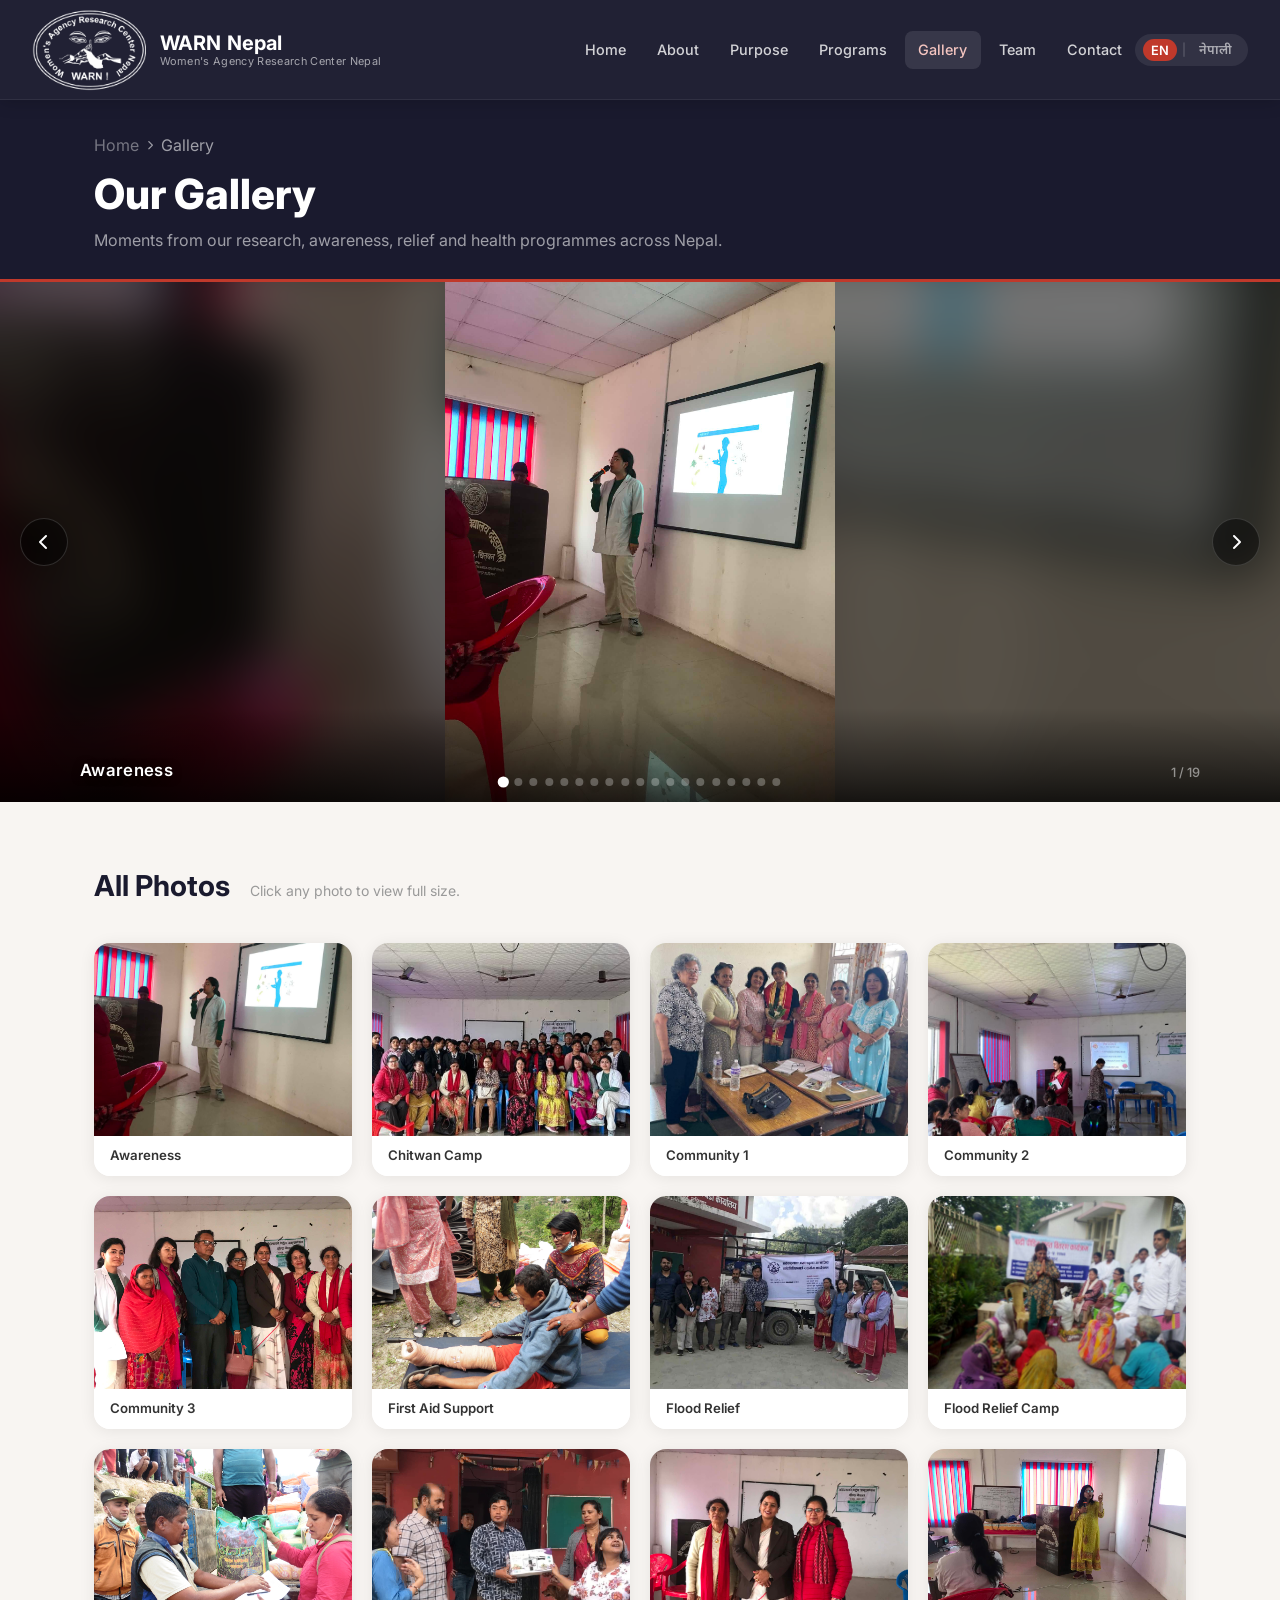
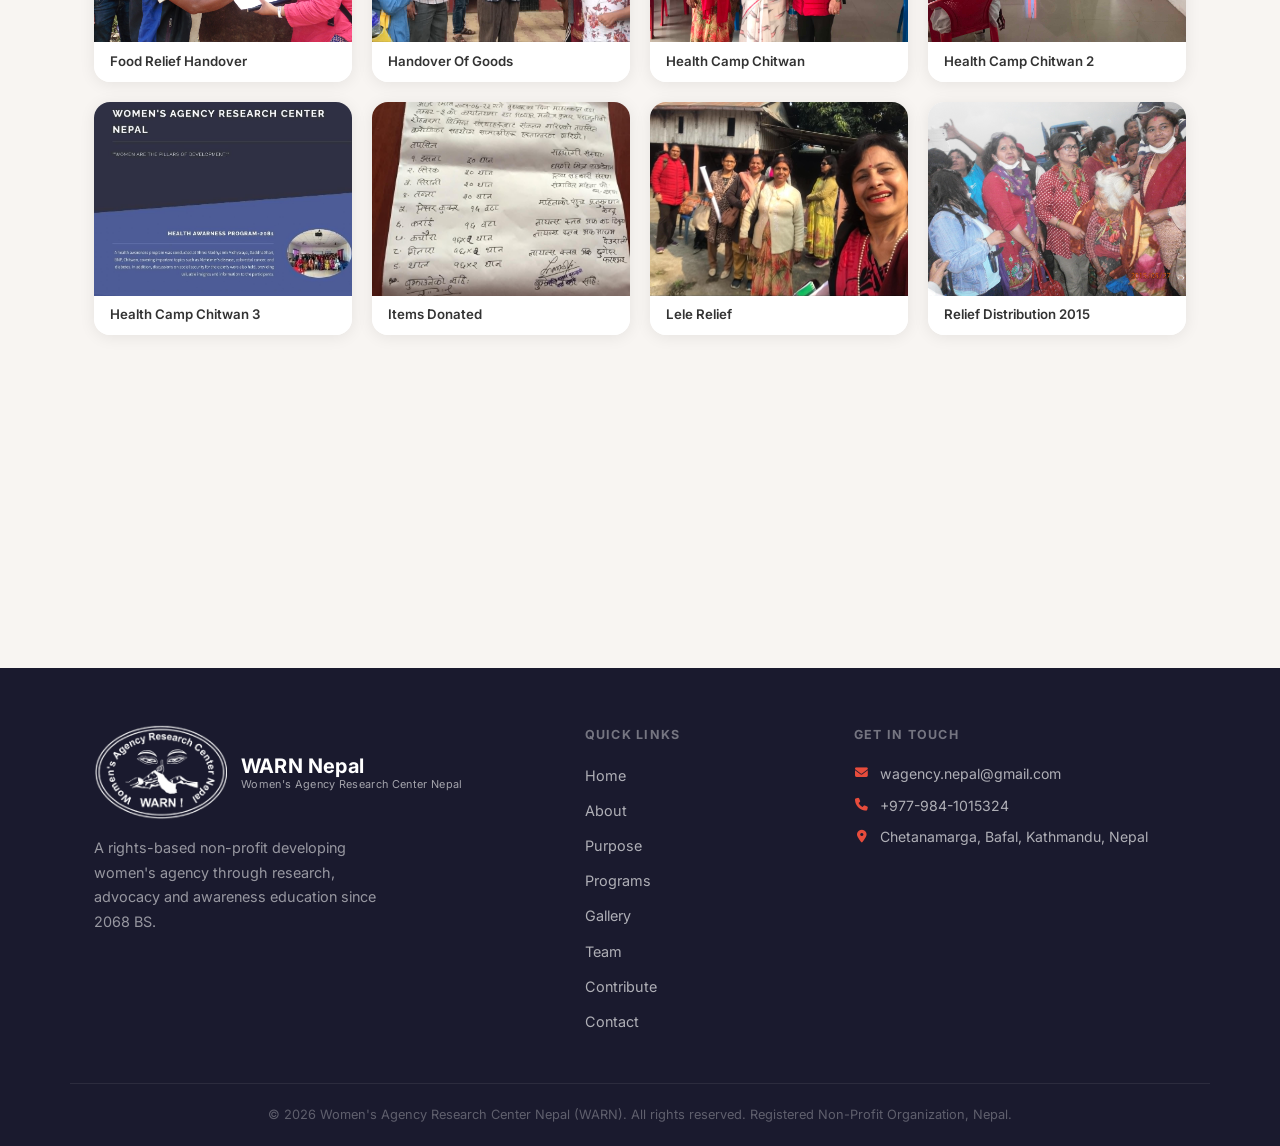
==== commit 8da4aaf5: "Add contribution bank details and office map; update phone and email Co-authored-by: Cursor <cursora" ====
--- a/gallery.html
+++ b/gallery.html
@@ -175,13 +175,14 @@
           <li><a href="index.html#programs" data-en="Programs" data-np="कार्यक्रम">Programs</a></li>
           <li><a href="gallery.html"        data-en="Gallery"  data-np="ग्यालरी">Gallery</a></li>
           <li><a href="index.html#team"     data-en="Team"     data-np="टोली">Team</a></li>
+          <li><a href="index.html#contribute" data-en="Contribute" data-np="योगदान">Contribute</a></li>
           <li><a href="index.html#contact"  data-en="Contact"  data-np="सम्पर्क">Contact</a></li>
         </ul>
       </div>
       <div class="footer-contact">
         <h4 data-en="Get In Touch" data-np="सम्पर्क गर्नुहोस्">Get In Touch</h4>
-        <p><i class="fa-solid fa-envelope"></i> <a href="mailto:sheelayogi01@gmail.com">sheelayogi01@gmail.com</a></p>
-        <p><i class="fa-solid fa-phone"></i> <a href="tel:+9779860451867">9860451867</a></p>
+        <p><i class="fa-solid fa-envelope"></i> <a href="mailto:wagency.nepal@gmail.com">wagency.nepal@gmail.com</a></p>
+        <p><i class="fa-solid fa-phone"></i> <a href="tel:+9779841015324">+977-984-1015324</a></p>
         <p><i class="fa-solid fa-location-dot"></i>
           <span data-en="Chetanamarga, Bafal, Kathmandu, Nepal" data-np="चेतनामार्ग, बाफल, काठमाडौं, नेपाल">Chetanamarga, Bafal, Kathmandu, Nepal</span>
         </p>
--- a/css/style.css
+++ b/css/style.css
@@ -849,9 +849,107 @@
 
 
 /* =============================================
+   CONTRIBUTE
+   ============================================= */
+.contribute-section { background: var(--bg); }
+.bank-card {
+  max-width: 620px;
+  margin: 0 auto;
+  background: var(--bg);
+  border: 1.5px solid var(--border);
+  border-top: 5px solid var(--primary);
+  border-radius: var(--radius-lg);
+  box-shadow: var(--shadow-md);
+  padding: 2rem 2.25rem;
+}
+.bank-card-head {
+  display: flex;
+  align-items: center;
+  gap: 0.85rem;
+  margin-bottom: 1.5rem;
+}
+.bank-card-head i {
+  width: 46px;
+  height: 46px;
+  border-radius: 50%;
+  display: grid;
+  place-items: center;
+  background: rgba(192, 57, 43, 0.1);
+  color: var(--primary);
+  font-size: 1.15rem;
+  flex-shrink: 0;
+}
+.bank-card-head h3 {
+  font-size: 1.2rem;
+  font-weight: 700;
+  color: var(--dark);
+}
+.bank-details { display: flex; flex-direction: column; }
+.bank-details > div {
+  display: grid;
+  grid-template-columns: 150px 1fr;
+  gap: 1rem;
+  align-items: center;
+  padding: 0.9rem 0;
+  border-bottom: 1px dashed var(--border);
+}
+.bank-details > div:last-child { border-bottom: none; }
+.bank-details dt {
+  font-size: 0.78rem;
+  font-weight: 600;
+  text-transform: uppercase;
+  letter-spacing: 0.08em;
+  color: var(--text-muted);
+}
+.bank-details dd {
+  font-size: 1rem;
+  font-weight: 600;
+  color: var(--dark);
+}
+.bank-account-no {
+  display: flex;
+  align-items: center;
+  flex-wrap: wrap;
+  gap: 0.75rem;
+}
+.bank-account-no #bankAccountNo {
+  font-size: 1.3rem;
+  letter-spacing: 0.06em;
+  color: var(--primary);
+  font-variant-numeric: tabular-nums;
+}
+.bank-copy {
+  display: inline-flex;
+  align-items: center;
+  gap: 0.4rem;
+  padding: 0.35rem 0.8rem;
+  font: inherit;
+  font-size: 0.8rem;
+  font-weight: 600;
+  color: var(--primary);
+  background: rgba(192, 57, 43, 0.08);
+  border: 1px solid rgba(192, 57, 43, 0.25);
+  border-radius: 999px;
+  cursor: pointer;
+  transition: background var(--transition), color var(--transition);
+}
+.bank-copy:hover { background: var(--primary); color: #fff; }
+.bank-copy.copied { background: #1e8449; border-color: #1e8449; color: #fff; }
+.bank-note {
+  margin-top: 1.25rem;
+  font-size: 0.88rem;
+  line-height: 1.6;
+  color: var(--text-light);
+}
+@media (max-width: 560px) {
+  .bank-card { padding: 1.5rem 1.25rem; }
+  .bank-details > div { grid-template-columns: 1fr; gap: 0.3rem; }
+}
+
+/* =============================================
    CONTACT
    ============================================= */
-.contact-section { background: var(--bg); }
+.contact-section { background: var(--bg-alt); }
 .contact-grid {
   display: grid;
   grid-template-columns: 1fr 1fr;
@@ -860,7 +958,7 @@
 }
 .contact-grid--info-only {
   grid-template-columns: 1fr;
-  max-width: 520px;
+  max-width: 620px;
   margin: 0 auto;
 }
 
@@ -945,6 +1043,35 @@
   transition: color var(--transition);
 }
 .contact-details a:hover { color: var(--accent); }
+.contact-details li.contact-map {
+  flex-direction: column;
+  gap: 0.6rem;
+  align-items: stretch;
+}
+.map-embed {
+  position: relative;
+  padding-bottom: 56.25%;
+  height: 0;
+  overflow: hidden;
+  border-radius: var(--radius);
+  background: rgba(255,255,255,0.06);
+}
+.map-embed iframe {
+  position: absolute;
+  inset: 0;
+  width: 100%;
+  height: 100%;
+  border: 0;
+}
+.contact-details .map-link {
+  display: inline-flex;
+  align-items: center;
+  gap: 0.5rem;
+  font-size: 0.85rem;
+  color: var(--accent);
+}
+.contact-details .map-link i { color: inherit; margin-top: 0; width: auto; }
+.contact-details .map-link:hover { color: #fff; }
 
 .social-links { margin-top: 1.75rem; }
 .social-links h4 {
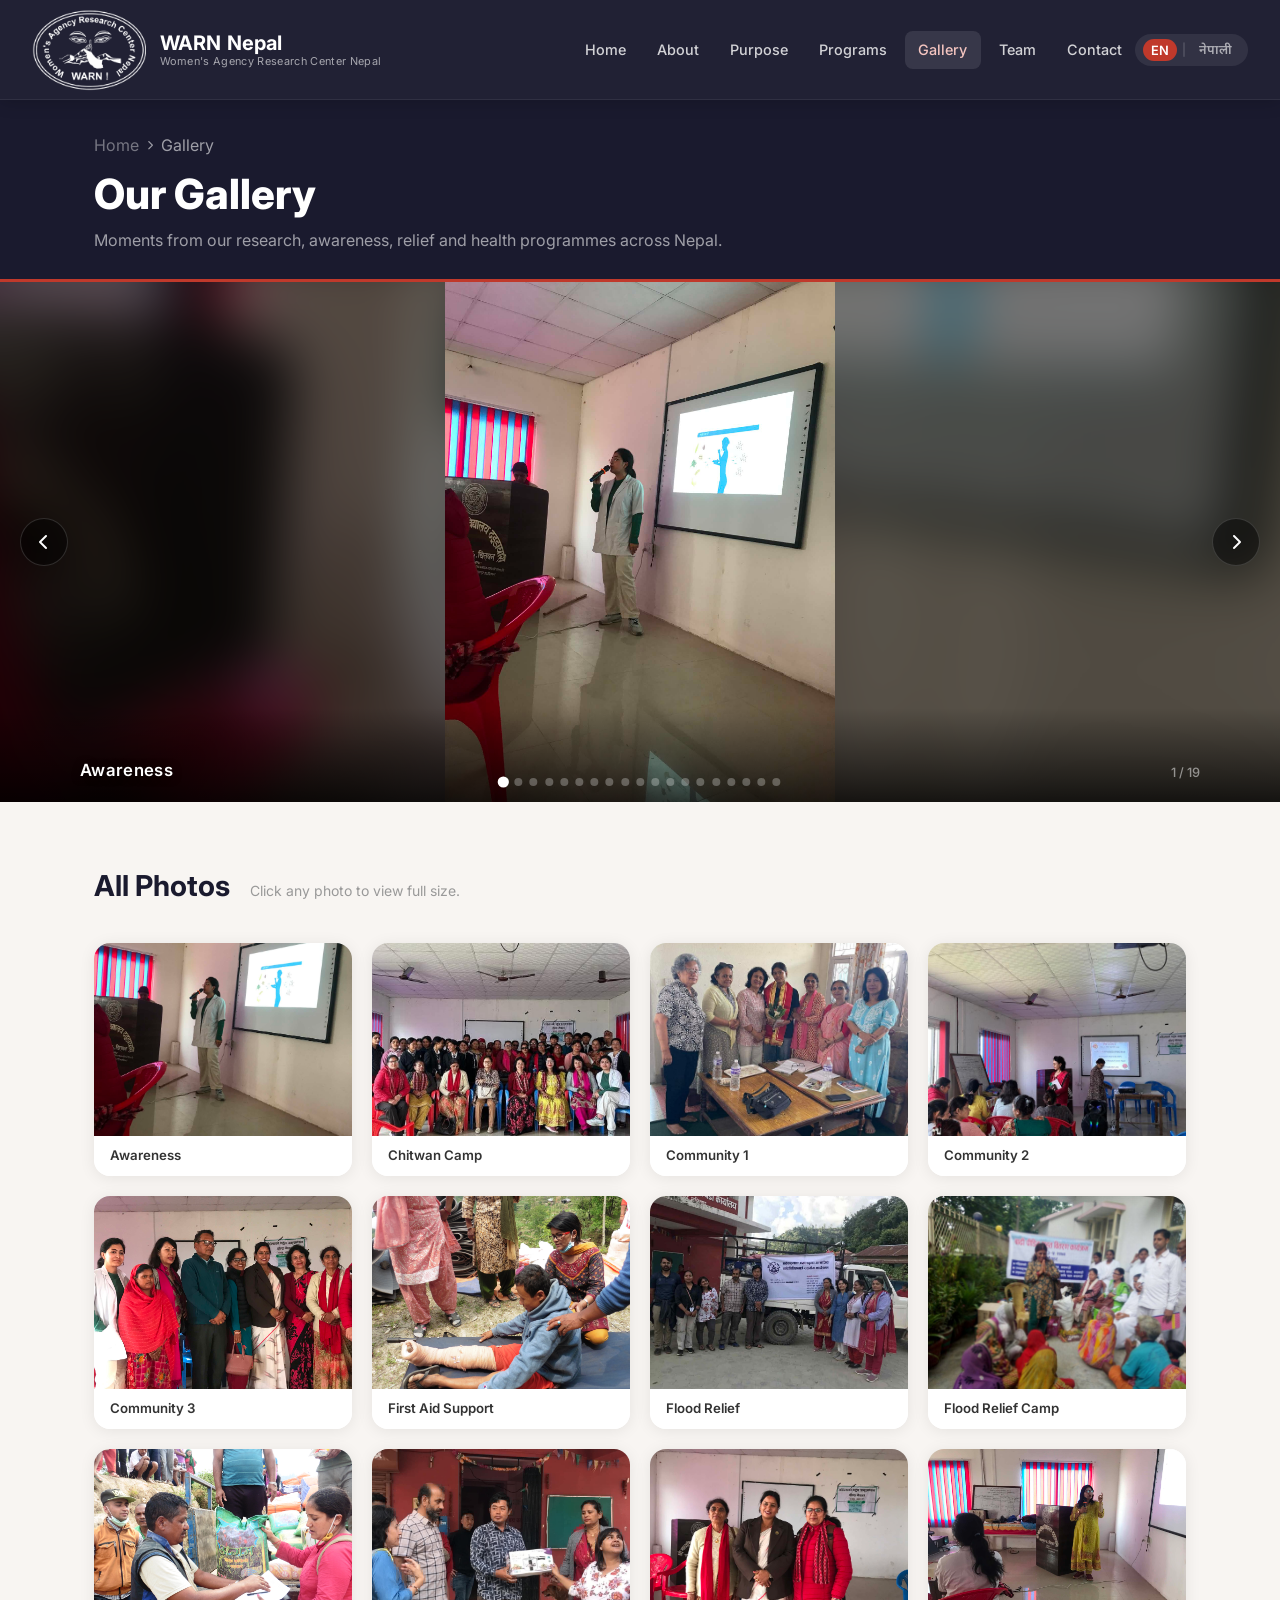
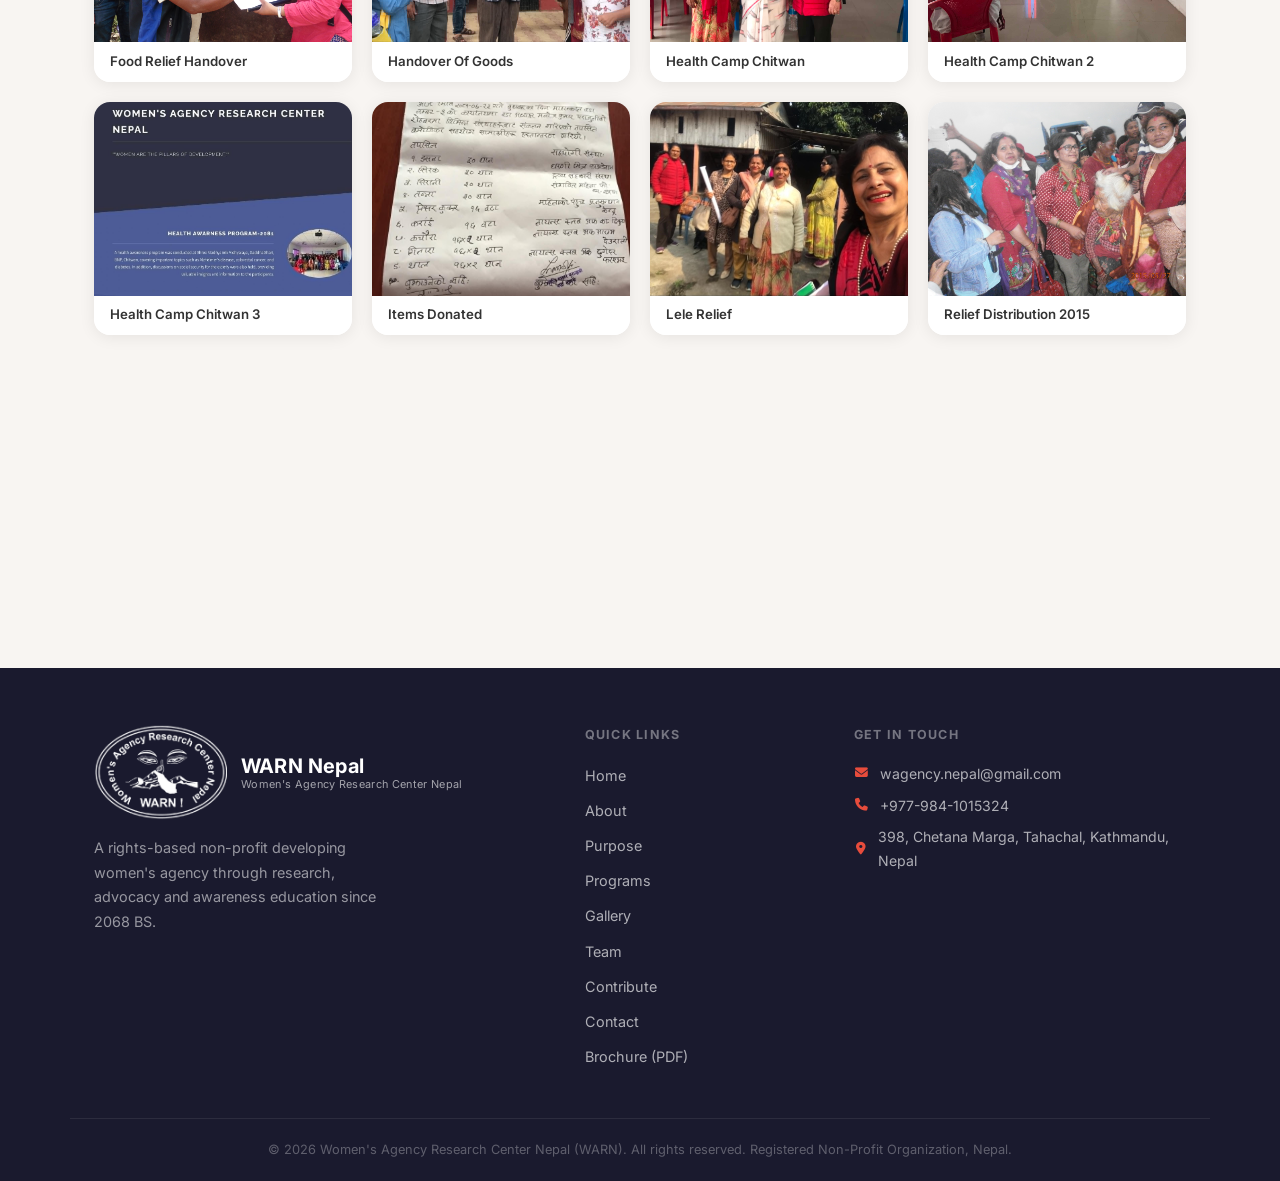
==== commit e70c9a92: "Add downloadable brochure with page previews; update office address to Tahachal Co-authored-by: Curs" ====
--- a/gallery.html
+++ b/gallery.html
@@ -177,6 +177,7 @@
           <li><a href="index.html#team"     data-en="Team"     data-np="टोली">Team</a></li>
           <li><a href="index.html#contribute" data-en="Contribute" data-np="योगदान">Contribute</a></li>
           <li><a href="index.html#contact"  data-en="Contact"  data-np="सम्पर्क">Contact</a></li>
+          <li><a href="brochure/warn-brochure.pdf" download="WARN-Nepal-brochure.pdf" data-en="Brochure (PDF)" data-np="ब्रोसर (PDF)">Brochure (PDF)</a></li>
         </ul>
       </div>
       <div class="footer-contact">
@@ -184,7 +185,7 @@
         <p><i class="fa-solid fa-envelope"></i> <a href="mailto:wagency.nepal@gmail.com">wagency.nepal@gmail.com</a></p>
         <p><i class="fa-solid fa-phone"></i> <a href="tel:+9779841015324">+977-984-1015324</a></p>
         <p><i class="fa-solid fa-location-dot"></i>
-          <span data-en="Chetanamarga, Bafal, Kathmandu, Nepal" data-np="चेतनामार्ग, बाफल, काठमाडौं, नेपाल">Chetanamarga, Bafal, Kathmandu, Nepal</span>
+          <span data-en="398, Chetana Marga, Tahachal, Kathmandu, Nepal" data-np="३९८, चेतनामार्ग, टहचल, काठमाडौं, नेपाल">398, Chetana Marga, Tahachal, Kathmandu, Nepal</span>
         </p>
       </div>
     </div>
--- a/css/style.css
+++ b/css/style.css
@@ -443,6 +443,64 @@
 }
 .about-text .section-tag { margin-bottom: 0.6rem; }
 .about-text { max-width: 820px; }
+.about-actions {
+  display: flex;
+  flex-wrap: wrap;
+  gap: 0.85rem;
+}
+.btn-outline-dark {
+  display: inline-flex;
+  align-items: center;
+  gap: 0.5rem;
+  background: transparent;
+  color: var(--primary);
+  border: 2px solid var(--primary);
+}
+.btn-outline-dark:hover {
+  background: var(--primary);
+  color: #fff;
+}
+.brochure-preview { margin-top: 2.5rem; }
+.brochure-preview h3 {
+  font-size: 1.05rem;
+  font-weight: 700;
+  color: var(--dark);
+  margin-bottom: 0.9rem;
+}
+.brochure-pages {
+  display: grid;
+  grid-template-columns: repeat(2, minmax(0, 1fr));
+  gap: 1rem;
+  max-width: 640px;
+}
+.brochure-page {
+  display: flex;
+  flex-direction: column;
+  gap: 0.45rem;
+  padding: 0;
+  background: none;
+  border: none;
+  cursor: zoom-in;
+  font: inherit;
+  font-size: 0.82rem;
+  font-weight: 600;
+  color: var(--text-light);
+  text-align: left;
+}
+.brochure-page img {
+  width: 100%;
+  aspect-ratio: 1024 / 724;
+  object-fit: cover;
+  border-radius: var(--radius);
+  border: 1px solid var(--border);
+  box-shadow: var(--shadow);
+  transition: transform var(--transition), box-shadow var(--transition);
+}
+.brochure-page:hover img,
+.brochure-page:focus-visible img {
+  transform: translateY(-3px);
+  box-shadow: var(--shadow-md);
+}
 
 
 /* =============================================
